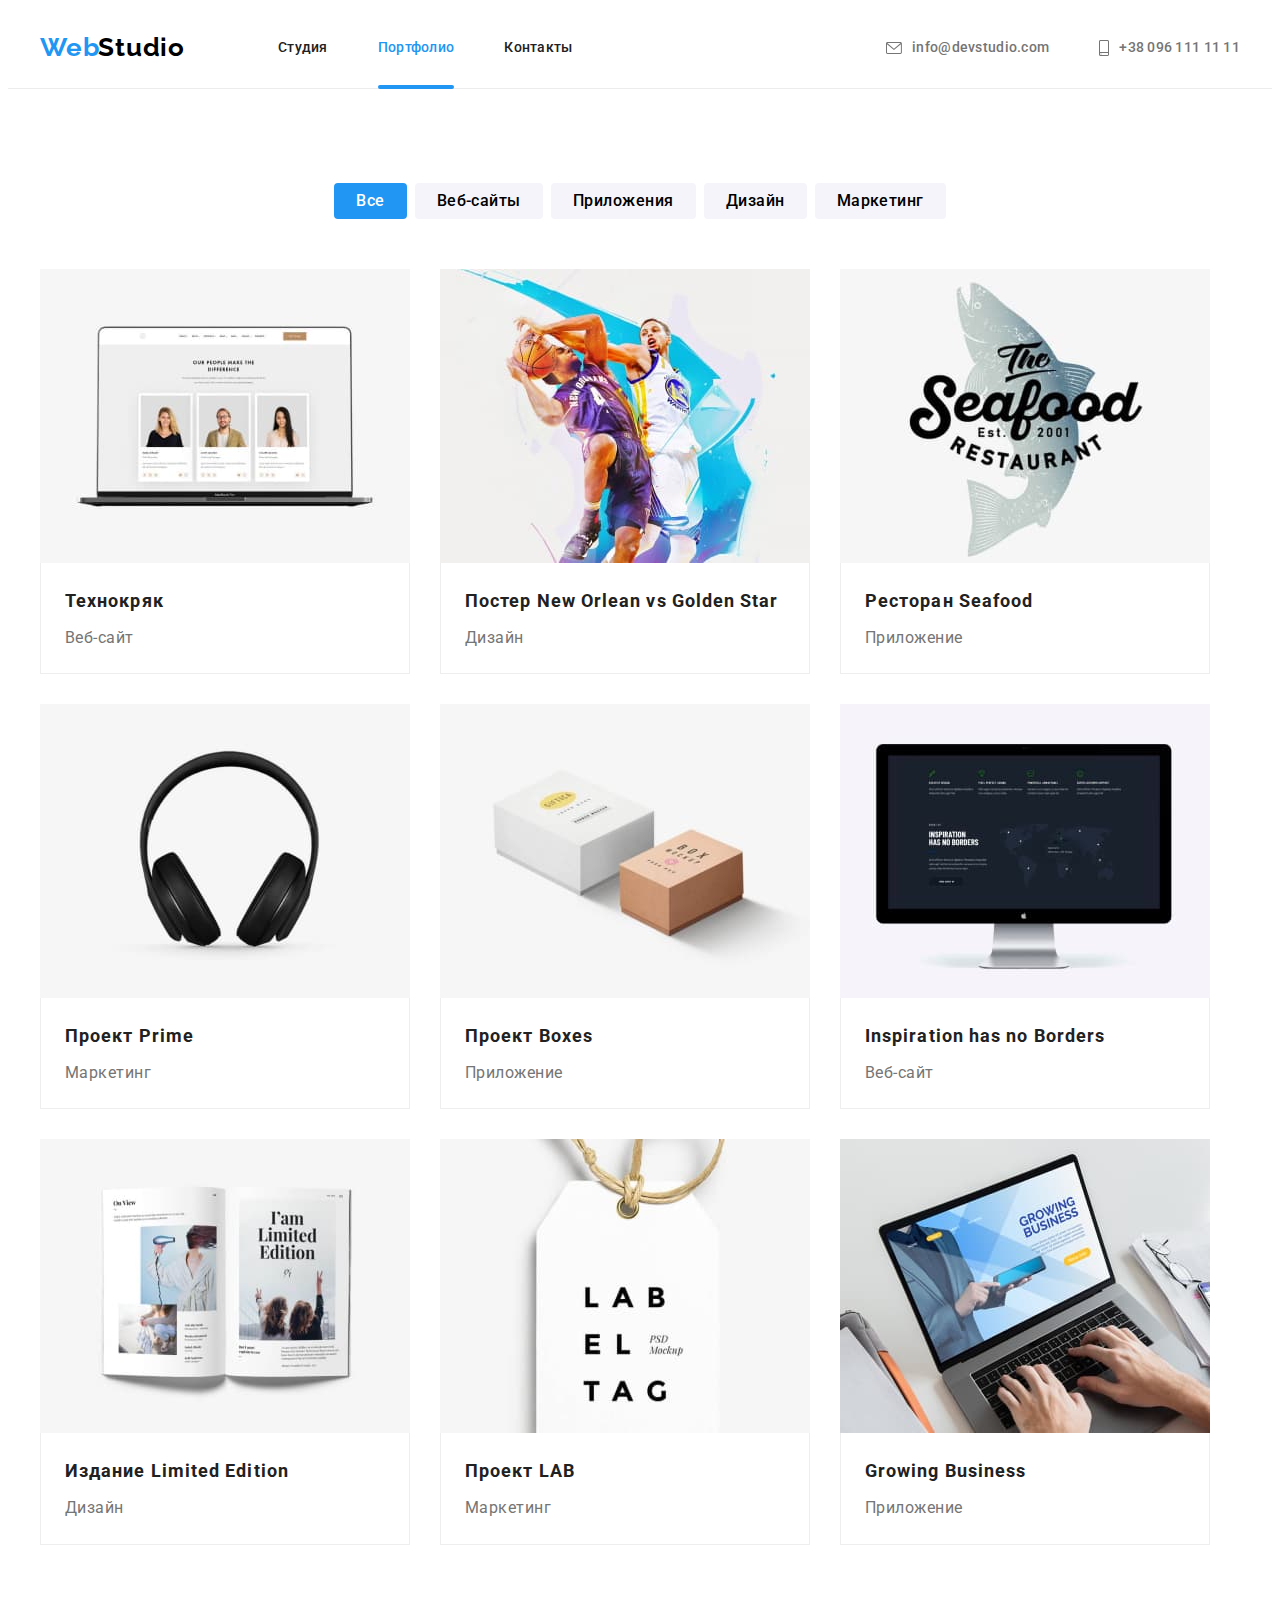
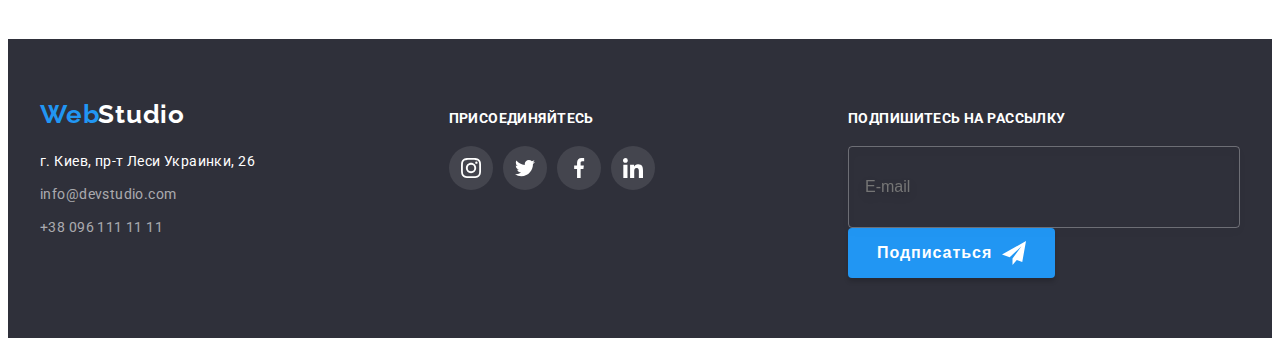
==== portfolio.html @ ef0c88f1 "Initial commit" ====
<!DOCTYPE html>
<html lang="ru">
	<head>
		<meta charset="UTF-8" />
		<meta http-equiv="X-UA-Compatible" content="IE=edge" />
		<meta name="viewport" content="width=device-width, initial-scale=1.0" />
		<title>Портфолио</title>
		<link rel="preconnect" href="https://fonts.googleapis.com" />
		<link rel="preconnect" href="https://fonts.gstatic.com" crossorigin />
		<link
			href="https://fonts.googleapis.com/css2?family=Raleway:wght@700&family=Roboto:wght@400;500;700;900&display=swap"
			rel="stylesheet"
		/>
		<link
			rel="stylesheet"
			href="https://cdnjs.cloudflare.com/ajax/libs/modern-normalize/1.1.0/modern-normalize.min.css"
			integrity="sha512-wpPYUAdjBVSE4KJnH1VR1HeZfpl1ub8YT/NKx4PuQ5NmX2tKuGu6U/JRp5y+Y8XG2tV+wKQpNHVUX03MfMFn9Q=="
			crossorigin="anonymous"
			referrerpolicy="no-referrer"
		/>
		<link rel="stylesheet" href="./css/styles.css" />
	</head>
	<body>
		<!-- header section -->
		<header class="header">
			<div class="container header-container">
				<a class="logo link" href="index.html" lang="en">
					Web
					<span class="logo-text">Studio</span>
				</a>
				<nav class="nav">
					<ul class="nav-list list">
						<li><a class="nav-link link" href="./index.html">Студия</a></li>
						<li><a class="nav-link link current" href="./portfolio.html">Портфолио</a></li>
						<li><a class="nav-link link" href="">Контакты</a></li>
					</ul>
				</nav>
				<ul class="contacts-list list">
					<li>
						<a class="link header-contacts" href="mailto:info@devstudio.com">
							<svg class="contacts-icon" width="16" height="12">
								<use href="./images/icons/icons.svg#mail"></use>
							</svg>
							info@devstudio.com
						</a>
					</li>
					<li>
						<a class="link header-contacts" href="tel:+380961111111">
							<svg class="contacts-icon" width="10" height="16">
								<use href="./images/icons/icons.svg#smartphone"></use>
							</svg>
							+38 096 111 11 11
						</a>
					</li>
				</ul>
			</div>
		</header>
		<!-- main section -->
		<main class="maim">
			<section class="section-portfolio section">
				<div class="portfolio-container container">
					<h1 class="portfolio-title visually-hidden">Портфолио</h1>
					<ul class="list filter">
						<li><button type="button" class="filter-btn all-btn current-btn">Все</button></li>
						<li><button type="button" class="filter-btn web-btn">Веб-сайты</button></li>
						<li><button type="button" class="filter-btn app-btn">Приложения</button></li>
						<li><button type="button" class="filter-btn decing-btn">Дизайн</button></li>
						<li><button type="button" class="filter-btn marketing-btn">Маркетинг</button></li>
					</ul>
					<!-- portfolio list -->
					<ul class="portfolio-list list">
						<li class="portfolio-item">
							<a class="portfolio-link link" href="">
								<div class="portfilio-card">
									<img src="./images/portfolio/img1.jpg" alt="Сайт Технокряк" width="370" height="294" />
									<div class="overlay">
										<p class="overlay-text">
											Ресурс предлагает комплексные предложения с разным уровнем функционала и сервисов. Все это
											позволит посетителю получить исчерпывающие сведения о компании или частном лице.
										</p>
									</div>
								</div>
								<div class="portrolio-wrapper">
									<h2 class="portfolio-title">Технокряк</h2>
									<p class="portfolio-text">Веб-сайт</p>
								</div>
							</a>
						</li>
						<li class="portfolio-item">
							<a class="portfolio-link link" href="">
								<div class="portfilio-card">
									<img src="./images/portfolio/img2.jpg" alt="Дизайн постера" width="370" height="294" />
									<div class="overlay">
										<p class="overlay-text">
											Ресурс предлагает комплексные предложения с разным уровнем функционала и сервисов. Все это
											позволит посетителю получить исчерпывающие сведения о компании или частном лице.
										</p>
									</div>
								</div>
								<div class="portrolio-wrapper">
									<h2 class="portfolio-title">Постер New Orlean vs Golden Star</h2>
									<p class="portfolio-text">Дизайн</p>
								</div>
							</a>
						</li>
						<li class="portfolio-item">
							<a class="portfolio-link link" href="">
								<div class="portfilio-card">
									<img src="./images/portfolio/img3.jpg" alt="Приложение ресторана" width="370" height="294" />
									<div class="overlay">
										<p class="overlay-text">
											Ресурс предлагает комплексные предложения с разным уровнем функционала и сервисов. Все это
											позволит посетителю получить исчерпывающие сведения о компании или частном лице.
										</p>
									</div>
								</div>
								<div class="portrolio-wrapper">
									<h2 class="portfolio-title">Ресторан Seafood</h2>
									<p class="portfolio-text">Приложение</p>
								</div>
							</a>
						</li>
						<li class="portfolio-item">
							<a class="portfolio-link link" href="">
								<div class="portfilio-card">
									<img src="./images/portfolio/img4.jpg" alt="Маркетинг проекта" width="370" height="294" />
									<div class="overlay">
										<p class="overlay-text">
											Ресурс предлагает комплексные предложения с разным уровнем функционала и сервисов. Все это
											позволит посетителю получить исчерпывающие сведения о компании или частном лице.
										</p>
									</div>
								</div>
								<div class="portrolio-wrapper">
									<h2 class="portfolio-title">Проект Prime</h2>
									<p class="portfolio-text">Маркетинг</p>
								</div>
							</a>
						</li>
						<li class="portfolio-item">
							<a class="portfolio-link link" href="">
								<div class="portfilio-card">
									<img src="./images/portfolio/img5.jpg" alt="Дизайн приложения" width="370" height="294" />
									<div class="overlay">
										<p class="overlay-text">
											Ресурс предлагает комплексные предложения с разным уровнем функционала и сервисов. Все это
											позволит посетителю получить исчерпывающие сведения о компании или частном лице.
										</p>
									</div>
								</div>
								<div class="portrolio-wrapper">
									<h2 class="portfolio-title">Проект Boxes</h2>
									<p class="portfolio-text">Приложение</p>
								</div>
							</a>
						</li>
						<li class="portfolio-item">
							<a class="portfolio-link link" href="">
								<div class="portfilio-card">
									<img
										src="./images/portfolio/img6.jpg"
										alt="Сайт Inspiration has no Borders"
										width="370"
										height="294"
									/>
									<div class="overlay">
										<p class="overlay-text">
											Ресурс предлагает комплексные предложения с разным уровнем функционала и сервисов. Все это
											позволит посетителю получить исчерпывающие сведения о компании или частном лице.
										</p>
									</div>
								</div>
								<div class="portrolio-wrapper">
									<h2 class="portfolio-title">Inspiration has no Borders</h2>
									<p class="portfolio-text">Веб-сайт</p>
								</div>
							</a>
						</li>
						<li class="portfolio-item">
							<a class="portfolio-link link" href="">
								<div class="portfilio-card">
									<img src="./images/portfolio/img7.jpg" alt="Дизайн издания" width="370" height="294" />
									<div class="overlay">
										<p class="overlay-text">
											Ресурс предлагает комплексные предложения с разным уровнем функционала и сервисов. Все это
											позволит посетителю получить исчерпывающие сведения о компании или частном лице.
										</p>
									</div>
								</div>
								<div class="portrolio-wrapper">
									<h2 class="portfolio-title">Издание Limited Edition</h2>
									<p class="portfolio-text">Дизайн</p>
								</div>
							</a>
						</li>
						<li class="portfolio-item">
							<a class="portfolio-link link" href="">
								<div class="portfilio-card">
									<img src="./images/portfolio/img8.jpg" alt="Маркетинг проекта" width="370" height="294" />
									<div class="overlay">
										<p class="overlay-text">
											Ресурс предлагает комплексные предложения с разным уровнем функционала и сервисов. Все это
											позволит посетителю получить исчерпывающие сведения о компании или частном лице.
										</p>
									</div>
								</div>
								<div class="portrolio-wrapper">
									<h2 class="portfolio-title">Проект LAB</h2>
									<p class="portfolio-text">Маркетинг</p>
								</div>
							</a>
						</li>
						<li class="portfolio-item">
							<a class="portfolio-link link" href="">
								<div class="portfilio-card">
									<img src="./images/portfolio/img9.jpg" alt="Приложение" width="370" height="294" />
									<div class="overlay">
										<p class="overlay-text">
											Ресурс предлагает комплексные предложения с разным уровнем функционала и сервисов. Все это
											позволит посетителю получить исчерпывающие сведения о компании или частном лице.
										</p>
									</div>
								</div>
								<div class="portrolio-wrapper">
									<h2 class="portfolio-title">Growing Business</h2>
									<p class="portfolio-text">Приложение</p>
								</div>
							</a>
						</li>
					</ul>
				</div>
			</section>
		</main>
		<!-- footer section -->
		<footer class="footer">
			<div class="footer-container container">
				<div class="footer-address">
					<a class="footer-logo logo link" href="index.html" lang="en">
						Web
						<span class="logo-text-footer">Studio</span>
					</a>
					<address class="address">
						<ul class="address-list list">
							<li class="address-link">
								<a
									class="link map-link"
									href="https://goo.gl/maps/qAN8Z4eKV2x6crum7"
									target="_blank"
									rel="noopener noreferrer"
								>
									г. Киев, пр-т Леси Украинки, 26
								</a>
							</li>
							<li class="address-link">
								<a class="link contacts-footer" href="mailto:info@devstudio.com">info@devstudio.com</a>
							</li>
							<li class="address-link">
								<a class="link contacts-footer" href="tel:+380961111111">+38 096 111 11 11</a>
							</li>
						</ul>
					</address>
				</div>
				<div class="footer-socials">
					<h2 class="socials-title title">присоединяйтесь</h2>
					<ul class="footer-social-list list">
						<li class="footer-social-item item">
							<a class="footer-socia-link" href="" target="_blank" rel="noopener noreferrer" aria-label="instagram">
								<svg class="footer-social-icon" width="20" height="20">
									<use href="./images/icons/icons.svg#instagram"></use>
								</svg>
							</a>
						</li>
						<li class="footer-social-item item">
							<a class="footer-socia-link" href="" target="_blank" rel="noopener noreferrer" aria-label="twitter">
								<svg class="footer-social-icon" width="20" height="20">
									<use href="./images/icons/icons.svg#twitter"></use>
								</svg>
							</a>
						</li>
						<li class="footer-social-item item">
							<a class="footer-socia-link" href="" target="_blank" rel="noopener noreferrer" aria-label="facebook">
								<svg class="footer-social-icon" width="20" height="20">
									<use href="./images/icons/icons.svg#facebook"></use>
								</svg>
							</a>
						</li>
						<li class="footer-social-item item">
							<a class="footer-socia-link" href="" target="_blank" rel="noopener noreferrer" aria-label="linkedin">
								<svg class="footer-social-icon" width="20" height="20">
									<use href="./images/icons/icons.svg#linkedin"></use>
								</svg>
							</a>
						</li>
					</ul>
				</div>
				<div class="footer-subscribe">
					<h2 class="footer-subscribe-title title">Подпишитесь на рассылку</h2>
					<div class="footer-subscribe-box">
						<label class="footer-form" for="footer-user-mail">
							<input
								class="footer-form-input"
								type="email"
								id="footer-user-mail"
								name="footerusermail"
								placeholder="E-mail"
							/>
						</label>
						<button class="footer-form-btn" type="submit">
							Подписаться
							<svg class="footer-btn-icon" width="24" height="24">
								<use href="./images/icons/icons.svg#icon-send"></use>
							</svg>
						</button>
					</div>
				</div>
			</div>
		</footer>
	</body>
</html>
---- css/styles.css ----
/*  "Roboto", sans-serif;
	"Raleway", sans-serif; */
:root {
	--black-text-color: #212121;
	--gray-text-color: #757575;
	--blue-text-color: #2196f3;
	--selection-btn-color: #188ce8;
	--white-bgr-text-color: #ffffff;
	--gray-icon-color: #afb1b8;
	--secondary-bgr-color: #f5f4fa;
	--hero-footer-bgr-color: #2f303a;
	--footer-text-color: rgba(255, 255, 255, 0.6);
	--work-bgr-color: rgba(47, 48, 58, 0.8);
}
body {
	background-color: var(--white-bgr-text-color);
	font-family: "Roboto", sans-serif;
	color: var(--black-text-color);
}
/* reset */
h1,
h2,
h3,
h4,
h5,
h6,
p,
ul {
	margin: 0;
	padding: 0;
}
img {
	display: block;
}
.list {
	list-style: none;
}
.link {
	text-decoration: none;
	margin: 0;
	padding: 0;

	transition: color 250ms cubic-bezier(0.4, 0, 0.2, 1);
}
.visually-hidden {
	position: absolute;
	width: 1px;
	height: 1px;
	margin: -1px;
	border: 0;
	padding: 0;

	white-space: nowrap;
	clip-path: inset(100%);
	clip: rect(0 0 0 0);
	overflow: hidden;
}
/*  */
/* base styles */
.container {
	width: 1200px;
	padding-left: 15px;
	padding-right: 15px;
	margin-left: auto;
	margin-right: auto;
}
.section {
	padding-top: 94px;
	padding-bottom: 94px;
}
/* h2 title */
.title {
	font-weight: 700;
	font-size: 36px;
	line-height: 1.7;
	text-align: center;
	letter-spacing: 0.03em;
}
/*  */
/* header */
.header {
	border-bottom: 1px solid #ececec;
}
.header-container {
	display: flex;
	align-items: center;
	padding-top: 0;
	padding-bottom: 0;
}
.logo {
	color: var(--blue-text-color);
	font-family: "Raleway", sans-serif;
	font-weight: 700;
	font-size: 26px;
	line-height: 1.2;
	letter-spacing: 0.03em;
	word-spacing: -0.3em;

	margin-right: 93px;
}
.logo-text {
	color: #000000;
}
.nav-link,
.header-contacts {
	display: block;
}
.nav {
	margin-right: auto;
}

.nav-list {
	display: flex;
	gap: 50px;
}
.nav-link {
	color: var(--black-text-color);
	font-weight: 500;
	font-size: 14px;
	line-height: 1.1;
	letter-spacing: 0.02em;

	padding-top: 32px;
	padding-bottom: 32px;

	transition: color 250ms cubic-bezier(0.4, 0, 0.2, 1);
}
.contacts-list {
	display: flex;

	gap: 50px;
}
.header-contacts {
	display: flex;
	justify-content: center;
	align-items: center;

	color: var(--gray-text-color);
	font-weight: 500;
	font-size: 14px;
	line-height: 1.1;
	letter-spacing: 0.02em;

	padding-top: 32px;
	padding-bottom: 32px;

	transition: color 250ms cubic-bezier(0.4, 0, 0.2, 1);
}
.contacts-icon {
	fill: currentColor;
	margin-right: 10px;
}
.contacts-icon:hover,
.contacts-icon:focus {
	fill: currentColor;
}
.current {
	color: var(--blue-text-color);
	position: relative;
}
.current::after {
	content: "";
	position: absolute;
	bottom: -1px;

	display: block;
	width: 100%;
	height: 4px;

	border-radius: 2px;
	background-color: var(--blue-text-color);
}
.link:hover,
.link:focus {
	color: var(--blue-text-color);
}
.link:active {
	color: var(--selection-btn-color);
}

/* hero */
.hero {
	width: 1600px;
	margin-left: auto;
	margin-right: auto;
	background-color: var(--hero-footer-bgr-color);
	background-image: linear-gradient(to right, rgba(47, 48, 58, 0.4), rgba(47, 48, 58, 0.4)),
		url(../images/index/hero-bgr.jpg);
	background-repeat: no-repeat;
	background-position: center;
	padding-top: 200px;
	padding-bottom: 200px;
}
.hero-container {
	padding-top: 0;
	padding-bottom: 0;
}
.hero-title {
	color: var(--white-bgr-text-color);
	font-weight: 900;
	font-size: 44px;
	line-height: 1.4;
	text-align: center;
	letter-spacing: 0.06em;
	text-transform: uppercase;

	width: 696px;
	margin-bottom: 30px;
	margin-left: auto;
	margin-right: auto;
}
.hero-btn {
	display: block;
	background-color: var(--blue-text-color);
	color: var(--white-bgr-text-color);
	border: none;
	cursor: pointer;
	font-weight: 700;
	font-size: 16px;
	line-height: 1.9;
	letter-spacing: 0.06em;
	border-radius: 4px;

	min-width: 200px;
	min-height: 50px;
	margin-left: auto;
	margin-right: auto;
	padding: 9px 31px;

	transition: background-color 250ms cubic-bezier(0.4, 0, 0.2, 1);
}

.hero-btn:hover,
.hero-btn:focus {
	background-color: var(--selection-btn-color);
}
/* abbout */
.abbout-container {
	display: flex;
	gap: 30px;
}
.abbout-icon-box {
	margin-bottom: 30px;
	display: flex;
	align-items: center;
	justify-content: center;
	width: 270px;
	height: 120px;
	background: var(--secondary-bgr-color);
	border-radius: 4px;
}
.abbout-title {
	color: var(--black-text-color);
	font-weight: 700;
	font-size: 14px;
	line-height: 1.1;
	letter-spacing: 0.03em;
	text-transform: uppercase;

	margin-bottom: 10px;
}
.abbout-iteam {
	width: 270px;
}
.abbout-text {
	color: var(--gray-text-color);
	font-size: 14px;
	line-height: 1.7;
	letter-spacing: 0.03em;

	width: 270px;
}

/* work */
.work {
	padding-top: 0;
}

.work-title {
	margin-bottom: 50px;
}
.work-containet {
	display: flex;
	gap: 30px;
}
/* .work-picture {

} */
.work-item {
	position: relative;
	display: flex;
	width: 370px;
}
.work-box {
	display: flex;
	align-items: center;
	justify-content: center;
	position: absolute;
	bottom: 0;
	width: 370px;
	height: 70px;
	background-color: var(--work-bgr-color);
}
.work-text {
	font-weight: 700;
	font-size: 14px;
	line-height: calc(16 / 14);
	text-transform: uppercase;
	color: var(--white-bgr-text-color);
	cursor: default;
}
/* team section*/
.team {
	background-color: var(--secondary-bgr-color);
}
.team-title {
	margin-bottom: 50px;
}
.team-list {
	display: flex;
	gap: 30px;
}
.name-wrapper {
	padding-top: 30px;
	padding-bottom: 30px;
	padding-left: 5px;
	padding-right: 5px;
}
.team-iteam {
	background: var(--white-bgr-text-color);
	border-radius: 0px 0px 4px 4px;
	box-shadow: 0px 1px 3px rgba(0, 0, 0, 0.12), 0px 1px 1px rgba(0, 0, 0, 0.14), 0px 2px 1px rgba(0, 0, 0, 0.2);

	width: 270px;
}
.name-title {
	color: var(--black-text-color);
	font-weight: 500;
	font-size: 16px;
	line-height: 1.9;
	text-align: center;
	letter-spacing: 0.03em;

	margin-bottom: 10px;
}
.name-text {
	color: var(--gray-text-color);
	font-size: 16px;
	line-height: calc(19 / 16);
	text-align: center;
	letter-spacing: 0.03em;

	margin-bottom: 16px;
}
.social-list {
	display: flex;
	align-items: center;
	justify-content: center;
	gap: 10px;
}
.socia-link {
	display: flex;
	align-items: center;
	justify-content: center;
	width: 44px;
	height: 44px;
	border-radius: 50%;

	transition: background-color 250ms cubic-bezier(0.4, 0, 0.2, 1);
}
.socia-link:hover,
.socia-link:focus {
	background-color: var(--blue-text-color);
	border-radius: 50%;
}
.social-icon {
	fill: var(--gray-icon-color);

	transition: fill 250ms cubic-bezier(0.4, 0, 0.2, 1);
}
.socia-link:hover .social-icon,
.socia-link:focus .social-icon {
	fill: var(--white-bgr-text-color);
}
/* customers section */
.customers-title {
	margin-bottom: 50px;
}
.customers-list {
	display: flex;
	align-items: center;
	justify-content: center;
	gap: 30px;
}
.customers-link {
	border: 1px solid var(--gray-icon-color);
	border-radius: 4px;
	width: 170px;
	height: 92px;
	display: flex;
	justify-content: center;
	align-items: center;

	transition: border 250ms cubic-bezier(0.4, 0, 0.2, 1);
}
.customers-link:hover,
.customers-link:focus {
	border: 1px solid var(--blue-text-color);
	border-radius: 4px;
}
.customers-icon {
	fill: var(--gray-icon-color);

	transition: fill 250ms cubic-bezier(0.4, 0, 0.2, 1);
}
.customers-link:hover .customers-icon,
.customers-link:focus .customers-icon {
	fill: var(--blue-text-color);
}

/* footer */
.footer {
	background-color: var(--hero-footer-bgr-color);
	padding-top: 60px;
	padding-bottom: 60px;
}
.footer-container {
	display: flex;
	justify-content: space-between;
	align-items: baseline;
	gap: 70px;
	padding-top: 0;
	padding-bottom: 0;
}
.footer-logo {
	display: inline-block;
	margin-right: 0;
	margin-bottom: 20px;
}
.logo-text-footer {
	color: var(--white-bgr-text-color);
}

.address {
	font-style: normal;
}
.address-link {
	margin-bottom: 9px;
}
.address-link:nth-last-child(1) {
	margin-bottom: 0;
}
.map-link {
	color: var(--white-bgr-text-color);
	font-size: 14px;
	line-height: 1.7;
	letter-spacing: 0.03em;
}
.contacts-footer {
	color: var(--footer-text-color);
	font-size: 14px;
	line-height: 1.7;
	letter-spacing: 0.03em;
}

.socials-title {
	text-align: left;
	color: var(--white-bgr-text-color);
	font-size: 14px;
	line-height: calc(16 / 14);
	text-transform: uppercase;
	margin-bottom: 20px;
}
.footer-social-links-box {
	padding-bottom: 30px;
}
.footer-social-list {
	display: flex;
	align-items: center;
	justify-content: center;
	gap: 10px;
}
.footer-socia-link {
	display: flex;
	align-items: center;
	justify-content: center;
	width: 44px;
	height: 44px;
	background-color: rgba(255, 255, 255, 0.1);
	border-radius: 50%;

	transition: background-color 250ms cubic-bezier(0.4, 0, 0.2, 1);
}
.footer-socia-link:hover,
.socia-link:focus {
	background-color: var(--blue-text-color);
}
.footer-social-icon {
	fill: var(--white-bgr-text-color);

	transition: fill 250ms cubic-bezier(0.4, 0, 0.2, 1);
}
.footer-socia-link:hover .social-icon {
	fill: var(--white-bgr-text-color);
}
.footer-subscribe-title {
	text-align: left;
	color: var(--white-bgr-text-color);
	font-size: 14px;
	line-height: calc(16 / 14);
	text-transform: uppercase;
	margin-bottom: 20px;
}

.footer-form {
	display: flex;
	align-items: center;
	justify-content: center;
	gap: 12px;
}

.footer-form-input {
	width: 358px;
	height: 50px;

	font-size: 16px;
	line-height: calc(20 / 16);

	color: rgba(255, 255, 255, 0.6);

	background-color: transparent;
	border: 1px solid rgba(255, 255, 255, 0.3);
	filter: drop-shadow(0px 4px 4px rgba(0, 0, 0, 0.15));
	border-radius: 4px;

	padding: 15px 16px;

	outline: transparent;
}

.footer-form-btn {
	display: flex;
	justify-content: center;
	align-items: center;
	gap: 10px;

	min-width: 200px;
	min-height: 50px;
	padding: 10px 29px;

	background-color: var(--blue-text-color);
	color: var(--white-bgr-text-color);
	fill: var(--white-bgr-text-color);
	border: none;
	cursor: pointer;
	font-weight: 700;
	font-size: 16px;
	line-height: calc(30 / 16);
	letter-spacing: 0.06em;
	border-radius: 4px;

	box-shadow: 0px 4px 4px rgba(0, 0, 0, 0.15);

	transition: background-color 250ms cubic-bezier(0.4, 0, 0.2, 1);
}
.footer-form-btn:hover,
.footer-form-btn:focus {
	background-color: var(--selection-btn-color);
}

/**
  |============================
  | portfolio.html
  |============================
*/
.filter {
	display: flex;
	justify-content: center;
	gap: 8px;
	margin-bottom: 50px;
}
/* filter button */
.filter-btn {
	cursor: pointer;
	font-family: "Roboto";
	font-weight: 500;
	font-size: 16px;
	line-height: 1.6;
	text-align: center;
	letter-spacing: 0.03em;
	background-color: var(--secondary-bgr-color);

	padding: 5px 22px;
	border-radius: 4px;
	border: none;

	transition: background-color 250ms cubic-bezier(0.4, 0, 0.2, 1), color 250ms cubic-bezier(0.4, 0, 0.2, 1),
		box-shadow 250ms cubic-bezier(0.4, 0, 0.2, 1);
}
.filter-btn:hover,
.filter-btn:focus {
	background-color: var(--selection-btn-color);
	color: var(--white-bgr-text-color);
	box-shadow: 0px 3px 1px rgba(0, 0, 0, 0.1), 0px 1px 2px rgba(0, 0, 0, 0.08), 0px 2px 2px rgba(0, 0, 0, 0.12);
}
.current-btn {
	background-color: var(--blue-text-color);
	color: var(--white-bgr-text-color);
}
/* portfolio list */
.portfolio-list {
	display: flex;
	flex-wrap: wrap;
	gap: 30px;
}
.portrolio-wrapper {
	padding: 20px 24px;
	border: 1px solid #eeeeee;
	border-top: none;
}
.portfolio-link {
	display: block;
	transition: box-shadow 250ms cubic-bezier(0.4, 0, 0.2, 1);
}
.portfolio-link:hover,
.portfolio-link:focus {
	box-shadow: 0px 1px 1px rgba(0, 0, 0, 0.12), 0px 4px 4px rgba(0, 0, 0, 0.06), 1px 4px 6px rgba(0, 0, 0, 0.16);
}
.portfolio-title {
	color: var(--black-text-color);
	font-weight: 700;
	font-size: 18px;
	line-height: 2;
	letter-spacing: 0.06em;

	margin-bottom: 4px;
}
.portfolio-text {
	color: var(--gray-text-color);
	font-size: 16px;
	line-height: 1.9;
	letter-spacing: 0.03em;
}

.portfilio-card {
	position: relative;
	overflow: hidden;
}

.overlay {
	position: absolute;
	top: 0;
	left: 0;

	transform: translateY(100%);

	width: 100%;
	height: 100%;
	padding: 63px 24px;

	display: flex;
	align-items: center;
	justify-content: center;

	background: rgba(33, 150, 243, 0.9);

	transition: transform 250ms cubic-bezier(0.4, 0, 0.2, 1);
}
.portfolio-link:hover .overlay {
	transform: translateY(0);
}
.overlay-text {
	font-family: "Roboto";
	font-size: 18px;
	line-height: calc(28 / 18);
	letter-spacing: 0.03em;
	text-align: left;

	color: #ffffff;
}
/**
  |============================
  | modal
  |============================
*/
.backdrop {
	position: fixed;
	top: 0;
	left: 0;

	width: 100%;
	height: 100%;

	background: rgba(0, 0, 0, 0.2);

	opacity: 1;
	visibility: visible;
	pointer-events: initial;

	transition: opacity 250ms cubic-bezier(0.4, 0, 0.2, 1), visibility 250ms cubic-bezier(0.4, 0, 0.2, 1);
}

.backdrop.is-hidden {
	opacity: 0;
	visibility: hidden;
	pointer-events: none;
}

.modal {
	position: absolute;
	top: 50%;
	left: 50%;

	width: 528px;
	height: 581px;

	opacity: 1;

	padding: 40px;

	background-color: var(--white-bgr-text-color);
	box-shadow: 0px 1px 3px rgba(0, 0, 0, 0.12), 0px 1px 1px rgba(0, 0, 0, 0.14), 0px 2px 1px rgba(0, 0, 0, 0.2);
	border-radius: 4px;

	transform: translate(-50%, -50%) scale(1);
	transition: transform 250ms cubic-bezier(0.4, 0, 0.2, 1), opacity 250ms cubic-bezier(0.4, 0, 0.2, 1);
}

.backdrop.is-hidden .modal {
	opacity: 0;
	transform: translate(-50%, -50%) scale(0.9);
}
.modal-btn-close {
	position: absolute;
	top: 8px;
	right: 8px;

	width: 30px;
	height: 30px;

	padding: 0;

	border-radius: 50%;
	background: #ffffff;
	border: 1px solid rgba(0, 0, 0, 0.1);
	cursor: pointer;
	transition: fill 250ms cubic-bezier(0.4, 0, 0.2, 1);
}
.modal-btn-close:hover,
.modal-btn-close:focus {
	fill: var(--blue-text-color);
}

/**
  |============================
  | modal-form
  |============================
*/
.register-form {
	text-align: center;
}
.register-form-title {
	display: block;
	margin-bottom: 12px;

	font-size: 20px;
	line-height: calc(23 / 20);
	text-align: center;

	color: var(--black-text-color);
}
.register-form-group {
	margin-bottom: 20px;
}
.register-form-wrap {
	position: relative;
	display: block;
	margin-bottom: 10px;
}
.register-form-wrap:last-child {
	margin-bottom: 0;
}
.register-form-label {
	color: var(--gray-text-color);
	font-size: 12px;
	line-height: calc(14 / 12);
	letter-spacing: 0.01em;

	display: block;
	text-align: left;
	margin-bottom: 4px;
}

.register-form-input,
.register-form-message {
	font-size: 14px;
	line-height: calc(16 / 14);
	letter-spacing: 0.01em;

	width: 100%;
	border: 1px solid rgba(33, 33, 33, 0.2);
	padding: 12px;
	padding-left: 42px;
	border-radius: 4px;

	outline: transparent;

	transition: border-color 250ms cubic-bezier(0.4, 0, 0.2, 1);
}
.register-form-input {
	height: 40px;
}

.register-form-input:focus,
.register-form-message:focus {
	border-color: var(--blue-text-color);
}
.register-form-message::placeholder {
	color: rgba(117, 117, 117, 0.5);
}
.register-form-message {
	resize: none;
	height: 120px;
	padding: 12px 16px;
}
.register-form-icon {
	fill: var(--black-text-color);
	position: absolute;
	bottom: 14px;
	left: 15px;
	transition: fill 250ms cubic-bezier(0.4, 0, 0.2, 1);
}
.register-form-input:focus + .register-form-icon {
	fill: var(--blue-text-color);
}
.register-form-agreement {
	display: flex;
	align-items: center;
	justify-content: center;
	gap: 8px;
	margin-bottom: 30px;
}

.register-form-agreement-text {
	color: var(--gray-text-color);
	font-size: 14px;
	line-height: calc(24 / 14);
	user-select: none;
	text-underline-position: under;
}
.register-checkbox:focus-within + .register-icon {
	box-shadow: 0 0 0 2px #212121;
	border-radius: 2px;
}

.register-form-agreement-text-link {
	color: var(--blue-text-color);
}

.register-checkbox:checked + .register-icon .register-icon-uncheck {
	opacity: 0;
}
.register-icon-check {
	opacity: 0;
	transition: opacity 250ms cubic-bezier(0.4, 0, 0.2, 1);
}
.register-checkbox:checked + .register-icon .register-icon-check {
	opacity: 1;
}

.register-form-btn {
	display: block;
	background-color: var(--blue-text-color);
	color: var(--white-bgr-text-color);
	border: none;
	cursor: pointer;
	font-weight: 700;
	font-size: 16px;
	line-height: 1.9;
	letter-spacing: 0.06em;
	border-radius: 4px;

	min-width: 200px;
	min-height: 50px;
	margin-left: auto;
	margin-right: auto;
	padding: 9px 55px;

	box-shadow: 0px 4px 4px rgba(0, 0, 0, 0.15);

	transition: background-color 250ms cubic-bezier(0.4, 0, 0.2, 1);
}
.register-form-btn:hover,
.register-form-btn:focus {
	background-color: var(--selection-btn-color);
}
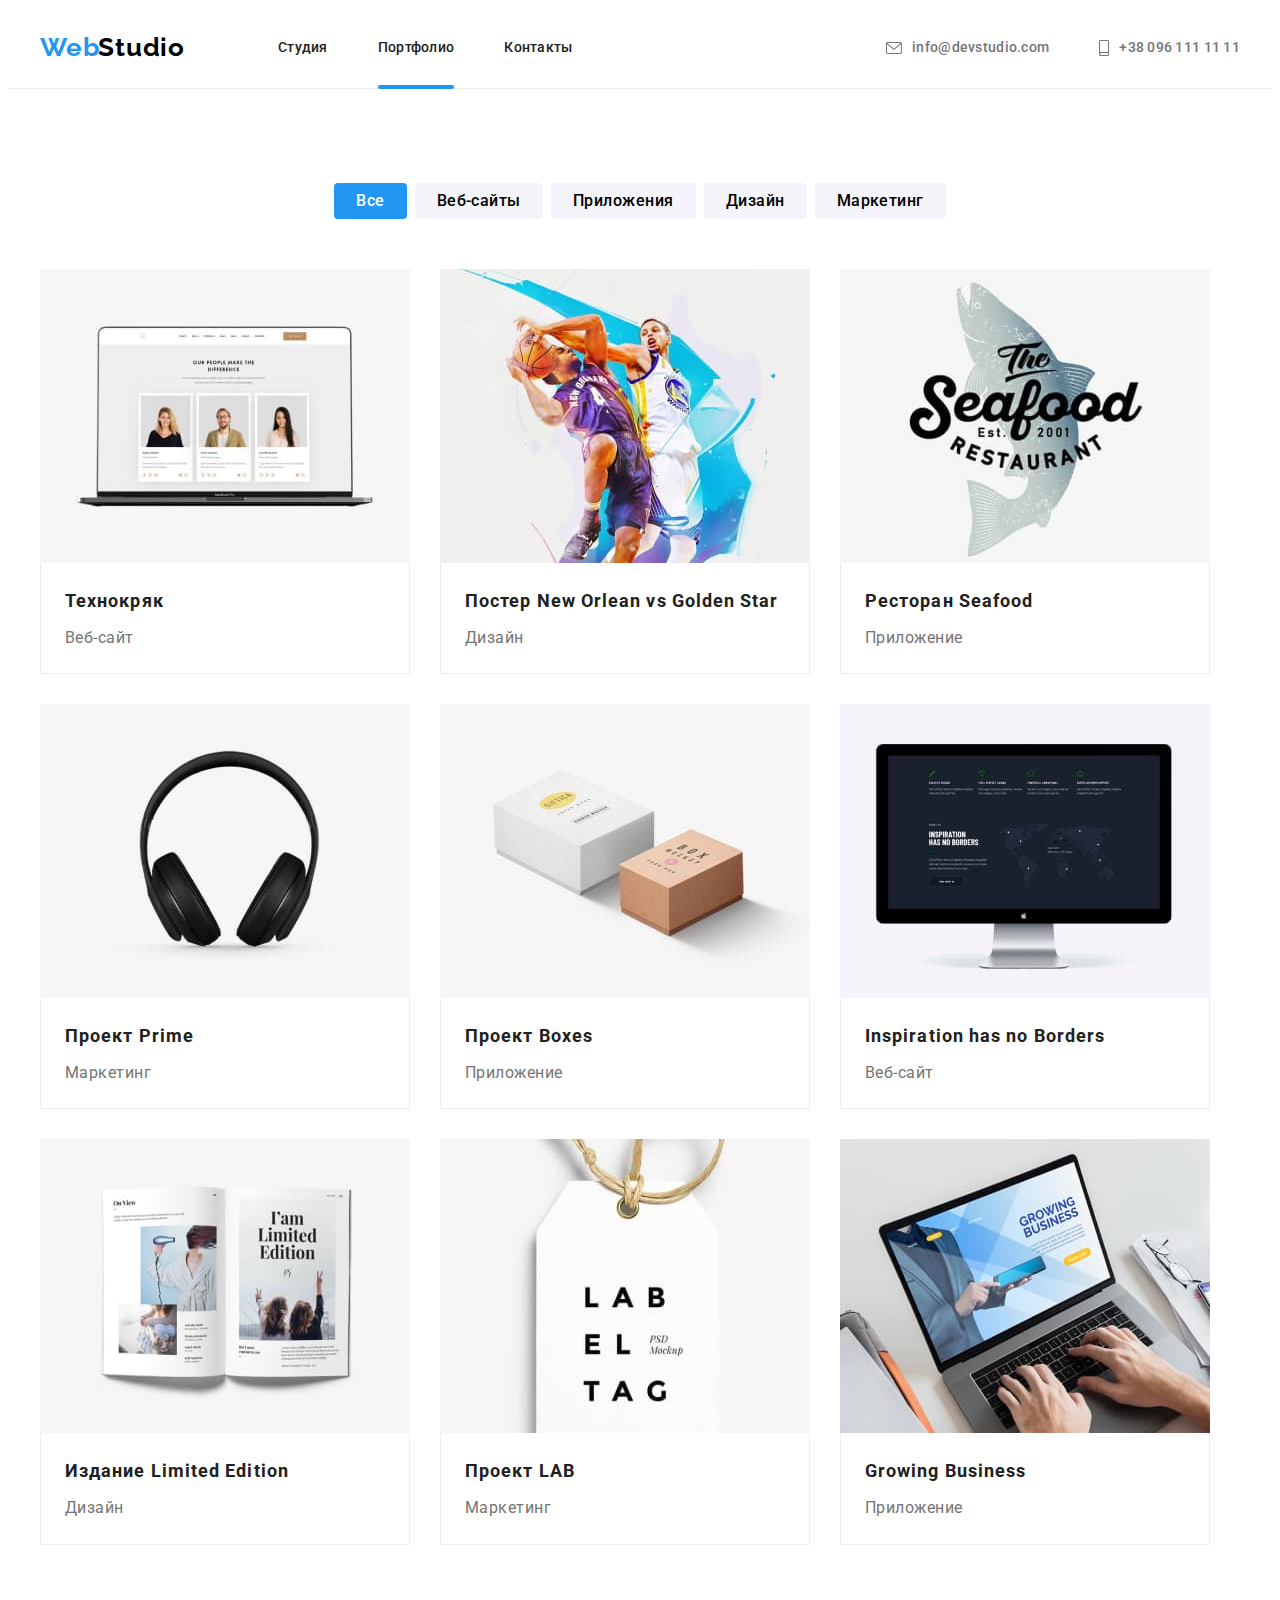
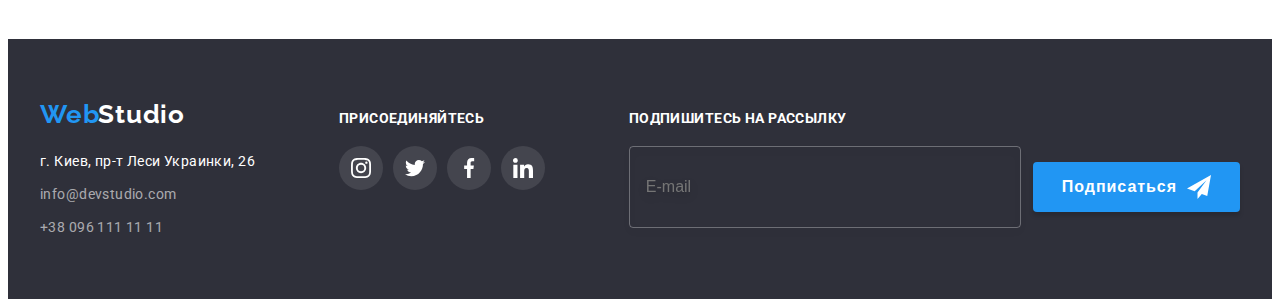
==== commit e2575714: "bem!!!" ====
--- a/portfolio.html
+++ b/portfolio.html
@@ -18,35 +18,36 @@
 			crossorigin="anonymous"
 			referrerpolicy="no-referrer"
 		/>
+		<link rel="stylesheet" href="/./scss/main.scss" />
 		<link rel="stylesheet" href="./css/styles.css" />
 	</head>
 	<body>
 		<!-- header section -->
 		<header class="header">
-			<div class="container header-container">
-				<a class="logo link" href="index.html" lang="en">
+			<div class="container header__container">
+				<a class="logo header__logo link" href="index.html" lang="en">
 					Web
-					<span class="logo-text">Studio</span>
+					<span class="logo__text--black">Studio</span>
 				</a>
 				<nav class="nav">
-					<ul class="nav-list list">
-						<li><a class="nav-link link" href="./index.html">Студия</a></li>
-						<li><a class="nav-link link current" href="./portfolio.html">Портфолио</a></li>
-						<li><a class="nav-link link" href="">Контакты</a></li>
+					<ul class="nav__list list">
+						<li><a class="nav__link link" href="./index.html">Студия</a></li>
+						<li><a class="nav__link link current" href="./portfolio.html">Портфолио</a></li>
+						<li><a class="nav__link link" href="">Контакты</a></li>
 					</ul>
 				</nav>
-				<ul class="contacts-list list">
+				<ul class="header__list list">
 					<li>
-						<a class="link header-contacts" href="mailto:info@devstudio.com">
-							<svg class="contacts-icon" width="16" height="12">
+						<a class="link header__contacts" href="mailto:info@devstudio.com">
+							<svg class="header__icon" width="16" height="12">
 								<use href="./images/icons/icons.svg#mail"></use>
 							</svg>
 							info@devstudio.com
 						</a>
 					</li>
 					<li>
-						<a class="link header-contacts" href="tel:+380961111111">
-							<svg class="contacts-icon" width="10" height="16">
+						<a class="link header__contacts" href="tel:+380961111111">
+							<svg class="header__icon" width="10" height="16">
 								<use href="./images/icons/icons.svg#smartphone"></use>
 							</svg>
 							+38 096 111 11 11
@@ -57,173 +58,173 @@
 		</header>
 		<!-- main section -->
 		<main class="maim">
-			<section class="section-portfolio section">
-				<div class="portfolio-container container">
-					<h1 class="portfolio-title visually-hidden">Портфолио</h1>
-					<ul class="list filter">
-						<li><button type="button" class="filter-btn all-btn current-btn">Все</button></li>
-						<li><button type="button" class="filter-btn web-btn">Веб-сайты</button></li>
-						<li><button type="button" class="filter-btn app-btn">Приложения</button></li>
-						<li><button type="button" class="filter-btn decing-btn">Дизайн</button></li>
-						<li><button type="button" class="filter-btn marketing-btn">Маркетинг</button></li>
+			<section class="portfolio section">
+				<div class="portfolio__container container">
+					<h1 class="portfolio__title--hidden visually-hidden">Портфолио</h1>
+					<ul class="portfolio__filter list">
+						<li><button type="button" class="portfolio__btn current-btn">Все</button></li>
+						<li><button type="button" class="portfolio__btn">Веб-сайты</button></li>
+						<li><button type="button" class="portfolio__btn">Приложения</button></li>
+						<li><button type="button" class="portfolio__btn">Дизайн</button></li>
+						<li><button type="button" class="portfolio__btn">Маркетинг</button></li>
 					</ul>
 					<!-- portfolio list -->
-					<ul class="portfolio-list list">
-						<li class="portfolio-item">
-							<a class="portfolio-link link" href="">
-								<div class="portfilio-card">
+					<ul class="portfolio__list list">
+						<li class="portfolio__item">
+							<a class="portfolio__link link" href="">
+								<div class="portfilio__card">
 									<img src="./images/portfolio/img1.jpg" alt="Сайт Технокряк" width="370" height="294" />
-									<div class="overlay">
-										<p class="overlay-text">
-											Ресурс предлагает комплексные предложения с разным уровнем функционала и сервисов. Все это
-											позволит посетителю получить исчерпывающие сведения о компании или частном лице.
-										</p>
-									</div>
-								</div>
-								<div class="portrolio-wrapper">
-									<h2 class="portfolio-title">Технокряк</h2>
-									<p class="portfolio-text">Веб-сайт</p>
-								</div>
-							</a>
-						</li>
-						<li class="portfolio-item">
-							<a class="portfolio-link link" href="">
-								<div class="portfilio-card">
+									<div class="portfilio__overlay">
+										<p class="portfilio__description">
+											Ресурс предлагает комплексные предложения с разным уровнем функционала и сервисов. Все это
+											позволит посетителю получить исчерпывающие сведения о компании или частном лице.
+										</p>
+									</div>
+								</div>
+								<div class="portrolio__wrapper">
+									<h2 class="portfolio__subtitle">Технокряк</h2>
+									<p class="portfolio__text">Веб-сайт</p>
+								</div>
+							</a>
+						</li>
+						<li class="portfolio__item">
+							<a class="portfolio__link link" href="">
+								<div class="portfilio__card">
 									<img src="./images/portfolio/img2.jpg" alt="Дизайн постера" width="370" height="294" />
-									<div class="overlay">
-										<p class="overlay-text">
-											Ресурс предлагает комплексные предложения с разным уровнем функционала и сервисов. Все это
-											позволит посетителю получить исчерпывающие сведения о компании или частном лице.
-										</p>
-									</div>
-								</div>
-								<div class="portrolio-wrapper">
-									<h2 class="portfolio-title">Постер New Orlean vs Golden Star</h2>
-									<p class="portfolio-text">Дизайн</p>
-								</div>
-							</a>
-						</li>
-						<li class="portfolio-item">
-							<a class="portfolio-link link" href="">
-								<div class="portfilio-card">
+									<div class="portfilio__overlay">
+										<p class="portfilio__description">
+											Ресурс предлагает комплексные предложения с разным уровнем функционала и сервисов. Все это
+											позволит посетителю получить исчерпывающие сведения о компании или частном лице.
+										</p>
+									</div>
+								</div>
+								<div class="portrolio__wrapper">
+									<h2 class="portfolio__subtitle">Постер New Orlean vs Golden Star</h2>
+									<p class="portfolio__text">Дизайн</p>
+								</div>
+							</a>
+						</li>
+						<li class="portfolio__item">
+							<a class="portfolio__link link" href="">
+								<div class="portfilio__card">
 									<img src="./images/portfolio/img3.jpg" alt="Приложение ресторана" width="370" height="294" />
-									<div class="overlay">
-										<p class="overlay-text">
-											Ресурс предлагает комплексные предложения с разным уровнем функционала и сервисов. Все это
-											позволит посетителю получить исчерпывающие сведения о компании или частном лице.
-										</p>
-									</div>
-								</div>
-								<div class="portrolio-wrapper">
-									<h2 class="portfolio-title">Ресторан Seafood</h2>
-									<p class="portfolio-text">Приложение</p>
-								</div>
-							</a>
-						</li>
-						<li class="portfolio-item">
-							<a class="portfolio-link link" href="">
-								<div class="portfilio-card">
+									<div class="portfilio__overlay">
+										<p class="portfilio__description">
+											Ресурс предлагает комплексные предложения с разным уровнем функционала и сервисов. Все это
+											позволит посетителю получить исчерпывающие сведения о компании или частном лице.
+										</p>
+									</div>
+								</div>
+								<div class="portrolio__wrapper">
+									<h2 class="portfolio__subtitle">Ресторан Seafood</h2>
+									<p class="portfolio__text">Приложение</p>
+								</div>
+							</a>
+						</li>
+						<li class="portfolio__item">
+							<a class="portfolio__link link" href="">
+								<div class="portfilio__card">
 									<img src="./images/portfolio/img4.jpg" alt="Маркетинг проекта" width="370" height="294" />
-									<div class="overlay">
-										<p class="overlay-text">
-											Ресурс предлагает комплексные предложения с разным уровнем функционала и сервисов. Все это
-											позволит посетителю получить исчерпывающие сведения о компании или частном лице.
-										</p>
-									</div>
-								</div>
-								<div class="portrolio-wrapper">
-									<h2 class="portfolio-title">Проект Prime</h2>
-									<p class="portfolio-text">Маркетинг</p>
-								</div>
-							</a>
-						</li>
-						<li class="portfolio-item">
-							<a class="portfolio-link link" href="">
-								<div class="portfilio-card">
+									<div class="portfilio__overlay">
+										<p class="portfilio__description">
+											Ресурс предлагает комплексные предложения с разным уровнем функционала и сервисов. Все это
+											позволит посетителю получить исчерпывающие сведения о компании или частном лице.
+										</p>
+									</div>
+								</div>
+								<div class="portrolio__wrapper">
+									<h2 class="portfolio__subtitle">Проект Prime</h2>
+									<p class="portfolio__text">Маркетинг</p>
+								</div>
+							</a>
+						</li>
+						<li class="portfolio__item">
+							<a class="portfolio__link link" href="">
+								<div class="portfilio__card">
 									<img src="./images/portfolio/img5.jpg" alt="Дизайн приложения" width="370" height="294" />
-									<div class="overlay">
-										<p class="overlay-text">
-											Ресурс предлагает комплексные предложения с разным уровнем функционала и сервисов. Все это
-											позволит посетителю получить исчерпывающие сведения о компании или частном лице.
-										</p>
-									</div>
-								</div>
-								<div class="portrolio-wrapper">
-									<h2 class="portfolio-title">Проект Boxes</h2>
-									<p class="portfolio-text">Приложение</p>
-								</div>
-							</a>
-						</li>
-						<li class="portfolio-item">
-							<a class="portfolio-link link" href="">
-								<div class="portfilio-card">
+									<div class="portfilio__overlay">
+										<p class="portfilio__description">
+											Ресурс предлагает комплексные предложения с разным уровнем функционала и сервисов. Все это
+											позволит посетителю получить исчерпывающие сведения о компании или частном лице.
+										</p>
+									</div>
+								</div>
+								<div class="portrolio__wrapper">
+									<h2 class="portfolio__subtitle">Проект Boxes</h2>
+									<p class="portfolio__text">Приложение</p>
+								</div>
+							</a>
+						</li>
+						<li class="portfolio__item">
+							<a class="portfolio__link link" href="">
+								<div class="portfilio__card">
 									<img
 										src="./images/portfolio/img6.jpg"
 										alt="Сайт Inspiration has no Borders"
 										width="370"
 										height="294"
 									/>
-									<div class="overlay">
-										<p class="overlay-text">
-											Ресурс предлагает комплексные предложения с разным уровнем функционала и сервисов. Все это
-											позволит посетителю получить исчерпывающие сведения о компании или частном лице.
-										</p>
-									</div>
-								</div>
-								<div class="portrolio-wrapper">
-									<h2 class="portfolio-title">Inspiration has no Borders</h2>
-									<p class="portfolio-text">Веб-сайт</p>
-								</div>
-							</a>
-						</li>
-						<li class="portfolio-item">
-							<a class="portfolio-link link" href="">
-								<div class="portfilio-card">
+									<div class="portfilio__overlay">
+										<p class="portfilio__description">
+											Ресурс предлагает комплексные предложения с разным уровнем функционала и сервисов. Все это
+											позволит посетителю получить исчерпывающие сведения о компании или частном лице.
+										</p>
+									</div>
+								</div>
+								<div class="portrolio__wrapper">
+									<h2 class="portfolio__subtitle">Inspiration has no Borders</h2>
+									<p class="portfolio__text">Веб-сайт</p>
+								</div>
+							</a>
+						</li>
+						<li class="portfolio__item">
+							<a class="portfolio__link link" href="">
+								<div class="portfilio__card">
 									<img src="./images/portfolio/img7.jpg" alt="Дизайн издания" width="370" height="294" />
-									<div class="overlay">
-										<p class="overlay-text">
-											Ресурс предлагает комплексные предложения с разным уровнем функционала и сервисов. Все это
-											позволит посетителю получить исчерпывающие сведения о компании или частном лице.
-										</p>
-									</div>
-								</div>
-								<div class="portrolio-wrapper">
-									<h2 class="portfolio-title">Издание Limited Edition</h2>
-									<p class="portfolio-text">Дизайн</p>
-								</div>
-							</a>
-						</li>
-						<li class="portfolio-item">
-							<a class="portfolio-link link" href="">
-								<div class="portfilio-card">
+									<div class="portfilio__overlay">
+										<p class="portfilio__description">
+											Ресурс предлагает комплексные предложения с разным уровнем функционала и сервисов. Все это
+											позволит посетителю получить исчерпывающие сведения о компании или частном лице.
+										</p>
+									</div>
+								</div>
+								<div class="portrolio__wrapper">
+									<h2 class="portfolio__subtitle">Издание Limited Edition</h2>
+									<p class="portfolio__text">Дизайн</p>
+								</div>
+							</a>
+						</li>
+						<li class="portfolio__item">
+							<a class="portfolio__link link" href="">
+								<div class="portfilio__card">
 									<img src="./images/portfolio/img8.jpg" alt="Маркетинг проекта" width="370" height="294" />
-									<div class="overlay">
-										<p class="overlay-text">
-											Ресурс предлагает комплексные предложения с разным уровнем функционала и сервисов. Все это
-											позволит посетителю получить исчерпывающие сведения о компании или частном лице.
-										</p>
-									</div>
-								</div>
-								<div class="portrolio-wrapper">
-									<h2 class="portfolio-title">Проект LAB</h2>
-									<p class="portfolio-text">Маркетинг</p>
-								</div>
-							</a>
-						</li>
-						<li class="portfolio-item">
-							<a class="portfolio-link link" href="">
-								<div class="portfilio-card">
+									<div class="portfilio__overlay">
+										<p class="portfilio__description">
+											Ресурс предлагает комплексные предложения с разным уровнем функционала и сервисов. Все это
+											позволит посетителю получить исчерпывающие сведения о компании или частном лице.
+										</p>
+									</div>
+								</div>
+								<div class="portrolio__wrapper">
+									<h2 class="portfolio__subtitle">Проект LAB</h2>
+									<p class="portfolio__text">Маркетинг</p>
+								</div>
+							</a>
+						</li>
+						<li class="portfolio__item">
+							<a class="portfolio__link link" href="">
+								<div class="portfilio__card">
 									<img src="./images/portfolio/img9.jpg" alt="Приложение" width="370" height="294" />
-									<div class="overlay">
-										<p class="overlay-text">
-											Ресурс предлагает комплексные предложения с разным уровнем функционала и сервисов. Все это
-											позволит посетителю получить исчерпывающие сведения о компании или частном лице.
-										</p>
-									</div>
-								</div>
-								<div class="portrolio-wrapper">
-									<h2 class="portfolio-title">Growing Business</h2>
-									<p class="portfolio-text">Приложение</p>
+									<div class="portfilio__overlay">
+										<p class="portfilio__description">
+											Ресурс предлагает комплексные предложения с разным уровнем функционала и сервисов. Все это
+											позволит посетителю получить исчерпывающие сведения о компании или частном лице.
+										</p>
+									</div>
+								</div>
+								<div class="portrolio__wrapper">
+									<h2 class="portfolio__subtitle">Growing Business</h2>
+									<p class="portfolio__text">Приложение</p>
 								</div>
 							</a>
 						</li>
@@ -233,17 +234,17 @@
 		</main>
 		<!-- footer section -->
 		<footer class="footer">
-			<div class="footer-container container">
-				<div class="footer-address">
-					<a class="footer-logo logo link" href="index.html" lang="en">
+			<div class="footer__container container">
+				<div class="footer__links">
+					<a class="footer__logo--position logo link" href="index.html" lang="en">
 						Web
-						<span class="logo-text-footer">Studio</span>
+						<span class="logo__text--white">Studio</span>
 					</a>
-					<address class="address">
+					<address class="footer__address">
 						<ul class="address-list list">
-							<li class="address-link">
+							<li class="footer__link">
 								<a
-									class="link map-link"
+									class="link footer__geolocation"
 									href="https://goo.gl/maps/qAN8Z4eKV2x6crum7"
 									target="_blank"
 									rel="noopener noreferrer"
@@ -251,67 +252,83 @@
 									г. Киев, пр-т Леси Украинки, 26
 								</a>
 							</li>
-							<li class="address-link">
-								<a class="link contacts-footer" href="mailto:info@devstudio.com">info@devstudio.com</a>
+							<li class="footer__link">
+								<a class="link footer__contacts" href="mailto:info@devstudio.com">info@devstudio.com</a>
 							</li>
-							<li class="address-link">
-								<a class="link contacts-footer" href="tel:+380961111111">+38 096 111 11 11</a>
+							<li class="footer__link">
+								<a class="link footer__contacts" href="tel:+380961111111">+38 096 111 11 11</a>
 							</li>
 						</ul>
 					</address>
 				</div>
-				<div class="footer-socials">
-					<h2 class="socials-title title">присоединяйтесь</h2>
-					<ul class="footer-social-list list">
-						<li class="footer-social-item item">
-							<a class="footer-socia-link" href="" target="_blank" rel="noopener noreferrer" aria-label="instagram">
-								<svg class="footer-social-icon" width="20" height="20">
+				<div class="footer__social-elem">
+					<h2 class="footer__title title">присоединяйтесь</h2>
+					<ul class="footer__social social list">
+						<li class="social__item item">
+							<a
+								class="social__link social__link--gray-bgr link"
+								href=""
+								target="_blank"
+								rel="noopener noreferrer"
+								aria-label="instagram"
+							>
+								<svg class="social__icon--white" width="20" height="20">
 									<use href="./images/icons/icons.svg#instagram"></use>
 								</svg>
 							</a>
 						</li>
-						<li class="footer-social-item item">
-							<a class="footer-socia-link" href="" target="_blank" rel="noopener noreferrer" aria-label="twitter">
-								<svg class="footer-social-icon" width="20" height="20">
+						<li class="social__item item">
+							<a
+								class="social__link social__link--gray-bgr link"
+								href=""
+								target="_blank"
+								rel="noopener noreferrer"
+								aria-label="twitter"
+							>
+								<svg class="social__icon--white" width="20" height="20">
 									<use href="./images/icons/icons.svg#twitter"></use>
 								</svg>
 							</a>
 						</li>
-						<li class="footer-social-item item">
-							<a class="footer-socia-link" href="" target="_blank" rel="noopener noreferrer" aria-label="facebook">
-								<svg class="footer-social-icon" width="20" height="20">
+						<li class="social__item item">
+							<a
+								class="social__link social__link--gray-bgr link"
+								href=""
+								target="_blank"
+								rel="noopener noreferrer"
+								aria-label="facebook"
+							>
+								<svg class="social__icon--white" width="20" height="20">
 									<use href="./images/icons/icons.svg#facebook"></use>
 								</svg>
 							</a>
 						</li>
-						<li class="footer-social-item item">
-							<a class="footer-socia-link" href="" target="_blank" rel="noopener noreferrer" aria-label="linkedin">
-								<svg class="footer-social-icon" width="20" height="20">
+						<li class="social__item item">
+							<a
+								class="social__link social__link--gray-bgr link"
+								href=""
+								target="_blank"
+								rel="noopener noreferrer"
+								aria-label="linkedin"
+							>
+								<svg class="social__icon--white" width="20" height="20">
 									<use href="./images/icons/icons.svg#linkedin"></use>
 								</svg>
 							</a>
 						</li>
 					</ul>
 				</div>
-				<div class="footer-subscribe">
-					<h2 class="footer-subscribe-title title">Подпишитесь на рассылку</h2>
-					<div class="footer-subscribe-box">
-						<label class="footer-form" for="footer-user-mail">
-							<input
-								class="footer-form-input"
-								type="email"
-								id="footer-user-mail"
-								name="footerusermail"
-								placeholder="E-mail"
-							/>
-						</label>
-						<button class="footer-form-btn" type="submit">
+				<div class="footer__subscribe">
+					<h2 class="footer__title title">Подпишитесь на рассылку</h2>
+					<form class="footer__form">
+						<input class="footer__input" type="email" name="footerusermail" placeholder="E-mail" />
+						<button class="footer__btn" type="submit">
 							Подписаться
-							<svg class="footer-btn-icon" width="24" height="24">
+							<svg class="footer__btn-icon" width="24" height="24">
 								<use href="./images/icons/icons.svg#icon-send"></use>
 							</svg>
 						</button>
-					</div>
+					</form>
 				</div>
 			</div>
 		</footer>
--- a/css/styles.css
+++ b/css/styles.css
@@ -35,6 +35,7 @@
 .list {
 	list-style: none;
 }
+
 .link {
 	text-decoration: none;
 	margin: 0;
@@ -42,6 +43,15 @@
 
 	transition: color 250ms cubic-bezier(0.4, 0, 0.2, 1);
 }
+.link:hover,
+.link:focus {
+	color: var(--blue-text-color);
+}
+.link:active {
+	color: var(--selection-btn-color);
+}
+
+/*  */
 .visually-hidden {
 	position: absolute;
 	width: 1px;
@@ -57,6 +67,10 @@
 }
 /*  */
 /* base styles */
+.section {
+	padding-top: 94px;
+	padding-bottom: 94px;
+}
 .container {
 	width: 1200px;
 	padding-left: 15px;
@@ -64,10 +78,7 @@
 	margin-left: auto;
 	margin-right: auto;
 }
-.section {
-	padding-top: 94px;
-	padding-bottom: 94px;
-}
+
 /* h2 title */
 .title {
 	font-weight: 700;
@@ -81,12 +92,32 @@
 .header {
 	border-bottom: 1px solid #ececec;
 }
-.header-container {
+.header__container {
 	display: flex;
 	align-items: center;
 	padding-top: 0;
 	padding-bottom: 0;
 }
+
+/*  */
+.current {
+	color: var(--blue-text-color);
+	position: relative;
+}
+.current::after {
+	content: "";
+	position: absolute;
+	bottom: -1px;
+
+	display: block;
+	width: 100%;
+	height: 4px;
+
+	border-radius: 2px;
+	background-color: var(--blue-text-color);
+}
+
+/*  */
 .logo {
 	color: var(--blue-text-color);
 	font-family: "Raleway", sans-serif;
@@ -98,22 +129,24 @@
 
 	margin-right: 93px;
 }
-.logo-text {
+.logo__text--black {
 	color: #000000;
 }
-.nav-link,
-.header-contacts {
-	display: block;
-}
+.logo__text--white {
+	color: var(--white-bgr-text-color);
+}
+
+/*  */
 .nav {
 	margin-right: auto;
 }
 
-.nav-list {
+.nav__list {
 	display: flex;
 	gap: 50px;
 }
-.nav-link {
+.nav__link {
+	display: block;
 	color: var(--black-text-color);
 	font-weight: 500;
 	font-size: 14px;
@@ -125,12 +158,14 @@
 
 	transition: color 250ms cubic-bezier(0.4, 0, 0.2, 1);
 }
-.contacts-list {
+
+/*  */
+.header__list {
 	display: flex;
 
 	gap: 50px;
 }
-.header-contacts {
+.header__contacts {
 	display: flex;
 	justify-content: center;
 	align-items: center;
@@ -146,37 +181,16 @@
 
 	transition: color 250ms cubic-bezier(0.4, 0, 0.2, 1);
 }
-.contacts-icon {
+.header__icon {
 	fill: currentColor;
 	margin-right: 10px;
 }
-.contacts-icon:hover,
-.contacts-icon:focus {
+.header__icon:hover,
+.header__icon:focus {
 	fill: currentColor;
 }
-.current {
-	color: var(--blue-text-color);
-	position: relative;
-}
-.current::after {
-	content: "";
-	position: absolute;
-	bottom: -1px;
-
-	display: block;
-	width: 100%;
-	height: 4px;
-
-	border-radius: 2px;
-	background-color: var(--blue-text-color);
-}
-.link:hover,
-.link:focus {
-	color: var(--blue-text-color);
-}
-.link:active {
-	color: var(--selection-btn-color);
-}
+
+/*  */
 
 /* hero */
 .hero {
@@ -191,11 +205,11 @@
 	padding-top: 200px;
 	padding-bottom: 200px;
 }
-.hero-container {
+.hero__container {
 	padding-top: 0;
 	padding-bottom: 0;
 }
-.hero-title {
+.hero__title {
 	color: var(--white-bgr-text-color);
 	font-weight: 900;
 	font-size: 44px;
@@ -209,7 +223,7 @@
 	margin-left: auto;
 	margin-right: auto;
 }
-.hero-btn {
+.hero__btn {
 	display: block;
 	background-color: var(--blue-text-color);
 	color: var(--white-bgr-text-color);
@@ -230,16 +244,20 @@
 	transition: background-color 250ms cubic-bezier(0.4, 0, 0.2, 1);
 }
 
-.hero-btn:hover,
-.hero-btn:focus {
+.hero__btn:hover,
+.hero__btn:focus {
 	background-color: var(--selection-btn-color);
 }
+
 /* abbout */
-.abbout-container {
+.abbout__list {
 	display: flex;
 	gap: 30px;
 }
-.abbout-icon-box {
+.abbout__item {
+	width: 270px;
+}
+.abbout__elem {
 	margin-bottom: 30px;
 	display: flex;
 	align-items: center;
@@ -249,7 +267,7 @@
 	background: var(--secondary-bgr-color);
 	border-radius: 4px;
 }
-.abbout-title {
+.abbout__title {
 	color: var(--black-text-color);
 	font-weight: 700;
 	font-size: 14px;
@@ -259,10 +277,8 @@
 
 	margin-bottom: 10px;
 }
-.abbout-iteam {
-	width: 270px;
-}
-.abbout-text {
+
+.abbout__text {
 	color: var(--gray-text-color);
 	font-size: 14px;
 	line-height: 1.7;
@@ -276,22 +292,20 @@
 	padding-top: 0;
 }
 
-.work-title {
+.work__title {
 	margin-bottom: 50px;
 }
-.work-containet {
+.work__list {
 	display: flex;
 	gap: 30px;
 }
-/* .work-picture {
-
-} */
-.work-item {
+
+.work__item {
 	position: relative;
 	display: flex;
 	width: 370px;
 }
-.work-box {
+.work__box--text-position {
 	display: flex;
 	align-items: center;
 	justify-content: center;
@@ -301,7 +315,7 @@
 	height: 70px;
 	background-color: var(--work-bgr-color);
 }
-.work-text {
+.work__text {
 	font-weight: 700;
 	font-size: 14px;
 	line-height: calc(16 / 14);
@@ -309,31 +323,33 @@
 	color: var(--white-bgr-text-color);
 	cursor: default;
 }
+
 /* team section*/
 .team {
 	background-color: var(--secondary-bgr-color);
 }
-.team-title {
+.team__title {
 	margin-bottom: 50px;
 }
-.team-list {
+.team__list {
 	display: flex;
 	gap: 30px;
 }
-.name-wrapper {
+.team__item {
+	background: var(--white-bgr-text-color);
+	border-radius: 0px 0px 4px 4px;
+	box-shadow: 0px 1px 3px rgba(0, 0, 0, 0.12), 0px 1px 1px rgba(0, 0, 0, 0.14), 0px 2px 1px rgba(0, 0, 0, 0.2);
+
+	width: 270px;
+}
+.team__name-wrapper {
 	padding-top: 30px;
 	padding-bottom: 30px;
 	padding-left: 5px;
 	padding-right: 5px;
 }
-.team-iteam {
-	background: var(--white-bgr-text-color);
-	border-radius: 0px 0px 4px 4px;
-	box-shadow: 0px 1px 3px rgba(0, 0, 0, 0.12), 0px 1px 1px rgba(0, 0, 0, 0.14), 0px 2px 1px rgba(0, 0, 0, 0.2);
-
-	width: 270px;
-}
-.name-title {
+
+.team__name {
 	color: var(--black-text-color);
 	font-weight: 500;
 	font-size: 16px;
@@ -343,7 +359,7 @@
 
 	margin-bottom: 10px;
 }
-.name-text {
+.team__job {
 	color: var(--gray-text-color);
 	font-size: 16px;
 	line-height: calc(19 / 16);
@@ -352,13 +368,16 @@
 
 	margin-bottom: 16px;
 }
-.social-list {
+
+/*  */
+.social {
 	display: flex;
 	align-items: center;
 	justify-content: center;
 	gap: 10px;
 }
-.socia-link {
+
+.social__link {
 	display: flex;
 	align-items: center;
 	justify-content: center;
@@ -368,31 +387,40 @@
 
 	transition: background-color 250ms cubic-bezier(0.4, 0, 0.2, 1);
 }
-.socia-link:hover,
-.socia-link:focus {
+.social__link:hover,
+.social__link:focus {
 	background-color: var(--blue-text-color);
 	border-radius: 50%;
 }
-.social-icon {
+.social__icon {
 	fill: var(--gray-icon-color);
-
 	transition: fill 250ms cubic-bezier(0.4, 0, 0.2, 1);
 }
-.socia-link:hover .social-icon,
-.socia-link:focus .social-icon {
+
+.social__link--gray-bgr {
+	background-color: rgba(255, 255, 255, 0.1);
+	transition: background-color 250ms cubic-bezier(0.4, 0, 0.2, 1);
+}
+.social__icon--white {
 	fill: var(--white-bgr-text-color);
-}
+	transition: fill 250ms cubic-bezier(0.4, 0, 0.2, 1);
+}
+.social__link:hover .social__icon,
+.social__link:focus .social__icon {
+	fill: var(--white-bgr-text-color);
+}
+
 /* customers section */
-.customers-title {
+.customers__title {
 	margin-bottom: 50px;
 }
-.customers-list {
+.customers__list {
 	display: flex;
 	align-items: center;
 	justify-content: center;
 	gap: 30px;
 }
-.customers-link {
+.customers__link {
 	border: 1px solid var(--gray-icon-color);
 	border-radius: 4px;
 	width: 170px;
@@ -403,18 +431,18 @@
 
 	transition: border 250ms cubic-bezier(0.4, 0, 0.2, 1);
 }
-.customers-link:hover,
-.customers-link:focus {
+.customers__link:hover,
+.customers__link:focus {
 	border: 1px solid var(--blue-text-color);
 	border-radius: 4px;
 }
-.customers-icon {
+.customers__icon {
 	fill: var(--gray-icon-color);
 
 	transition: fill 250ms cubic-bezier(0.4, 0, 0.2, 1);
 }
-.customers-link:hover .customers-icon,
-.customers-link:focus .customers-icon {
+.customers__link:hover .customers__icon,
+.customers__link:focus .customers__icon {
 	fill: var(--blue-text-color);
 }
 
@@ -424,7 +452,7 @@
 	padding-top: 60px;
 	padding-bottom: 60px;
 }
-.footer-container {
+.footer__container {
 	display: flex;
 	justify-content: space-between;
 	align-items: baseline;
@@ -432,38 +460,37 @@
 	padding-top: 0;
 	padding-bottom: 0;
 }
-.footer-logo {
+.footer__logo--position {
 	display: inline-block;
 	margin-right: 0;
 	margin-bottom: 20px;
 }
-.logo-text-footer {
-	color: var(--white-bgr-text-color);
-}
-
-.address {
+
+/*  */
+.footer__address {
 	font-style: normal;
 }
-.address-link {
+.footer__link {
 	margin-bottom: 9px;
 }
-.address-link:nth-last-child(1) {
+.footer__link:nth-last-child(1) {
 	margin-bottom: 0;
 }
-.map-link {
+.footer__geolocation {
 	color: var(--white-bgr-text-color);
 	font-size: 14px;
 	line-height: 1.7;
 	letter-spacing: 0.03em;
 }
-.contacts-footer {
+.footer__contacts {
 	color: var(--footer-text-color);
 	font-size: 14px;
 	line-height: 1.7;
 	letter-spacing: 0.03em;
 }
-
-.socials-title {
+/*  */
+
+.footer__title {
 	text-align: left;
 	color: var(--white-bgr-text-color);
 	font-size: 14px;
@@ -471,55 +498,16 @@
 	text-transform: uppercase;
 	margin-bottom: 20px;
 }
-.footer-social-links-box {
-	padding-bottom: 30px;
-}
-.footer-social-list {
-	display: flex;
-	align-items: center;
-	justify-content: center;
-	gap: 10px;
-}
-.footer-socia-link {
-	display: flex;
-	align-items: center;
-	justify-content: center;
-	width: 44px;
-	height: 44px;
-	background-color: rgba(255, 255, 255, 0.1);
-	border-radius: 50%;
-
-	transition: background-color 250ms cubic-bezier(0.4, 0, 0.2, 1);
-}
-.footer-socia-link:hover,
-.socia-link:focus {
-	background-color: var(--blue-text-color);
-}
-.footer-social-icon {
-	fill: var(--white-bgr-text-color);
-
-	transition: fill 250ms cubic-bezier(0.4, 0, 0.2, 1);
-}
-.footer-socia-link:hover .social-icon {
-	fill: var(--white-bgr-text-color);
-}
-.footer-subscribe-title {
-	text-align: left;
-	color: var(--white-bgr-text-color);
-	font-size: 14px;
-	line-height: calc(16 / 14);
-	text-transform: uppercase;
-	margin-bottom: 20px;
-}
-
-.footer-form {
+
+/*  */
+.footer__form {
 	display: flex;
 	align-items: center;
 	justify-content: center;
 	gap: 12px;
 }
 
-.footer-form-input {
+.footer__input {
 	width: 358px;
 	height: 50px;
 
@@ -538,7 +526,7 @@
 	outline: transparent;
 }
 
-.footer-form-btn {
+.footer__btn {
 	display: flex;
 	justify-content: center;
 	align-items: center;
@@ -563,8 +551,8 @@
 
 	transition: background-color 250ms cubic-bezier(0.4, 0, 0.2, 1);
 }
-.footer-form-btn:hover,
-.footer-form-btn:focus {
+.footer__btn:hover,
+.footer__btn:focus {
 	background-color: var(--selection-btn-color);
 }
 
@@ -573,14 +561,14 @@
   | portfolio.html
   |============================
 */
-.filter {
+.portfolio__filter {
 	display: flex;
 	justify-content: center;
 	gap: 8px;
 	margin-bottom: 50px;
 }
 /* filter button */
-.filter-btn {
+.portfolio__btn {
 	cursor: pointer;
 	font-family: "Roboto";
 	font-weight: 500;
@@ -597,8 +585,8 @@
 	transition: background-color 250ms cubic-bezier(0.4, 0, 0.2, 1), color 250ms cubic-bezier(0.4, 0, 0.2, 1),
 		box-shadow 250ms cubic-bezier(0.4, 0, 0.2, 1);
 }
-.filter-btn:hover,
-.filter-btn:focus {
+.portfolio__btn:hover,
+.portfolio__btn:focus {
 	background-color: var(--selection-btn-color);
 	color: var(--white-bgr-text-color);
 	box-shadow: 0px 3px 1px rgba(0, 0, 0, 0.1), 0px 1px 2px rgba(0, 0, 0, 0.08), 0px 2px 2px rgba(0, 0, 0, 0.12);
@@ -607,26 +595,28 @@
 	background-color: var(--blue-text-color);
 	color: var(--white-bgr-text-color);
 }
+
 /* portfolio list */
-.portfolio-list {
+.portfolio__list {
 	display: flex;
 	flex-wrap: wrap;
 	gap: 30px;
 }
-.portrolio-wrapper {
+.portfolio__link {
+	display: block;
+	transition: box-shadow 250ms cubic-bezier(0.4, 0, 0.2, 1);
+}
+.portfolio__link:hover,
+.portfolio__link:focus {
+	box-shadow: 0px 1px 1px rgba(0, 0, 0, 0.12), 0px 4px 4px rgba(0, 0, 0, 0.06), 1px 4px 6px rgba(0, 0, 0, 0.16);
+}
+.portrolio__wrapper {
 	padding: 20px 24px;
 	border: 1px solid #eeeeee;
 	border-top: none;
 }
-.portfolio-link {
-	display: block;
-	transition: box-shadow 250ms cubic-bezier(0.4, 0, 0.2, 1);
-}
-.portfolio-link:hover,
-.portfolio-link:focus {
-	box-shadow: 0px 1px 1px rgba(0, 0, 0, 0.12), 0px 4px 4px rgba(0, 0, 0, 0.06), 1px 4px 6px rgba(0, 0, 0, 0.16);
-}
-.portfolio-title {
+
+.portfolio__subtitle {
 	color: var(--black-text-color);
 	font-weight: 700;
 	font-size: 18px;
@@ -635,19 +625,20 @@
 
 	margin-bottom: 4px;
 }
-.portfolio-text {
+.portfolio__text {
 	color: var(--gray-text-color);
 	font-size: 16px;
 	line-height: 1.9;
 	letter-spacing: 0.03em;
 }
 
-.portfilio-card {
+/*  */
+.portfilio__card {
 	position: relative;
 	overflow: hidden;
 }
 
-.overlay {
+.portfilio__overlay {
 	position: absolute;
 	top: 0;
 	left: 0;
@@ -666,10 +657,10 @@
 
 	transition: transform 250ms cubic-bezier(0.4, 0, 0.2, 1);
 }
-.portfolio-link:hover .overlay {
+.portfolio__link:hover .portfilio__overlay {
 	transform: translateY(0);
 }
-.overlay-text {
+.portfilio__description {
 	font-family: "Roboto";
 	font-size: 18px;
 	line-height: calc(28 / 18);
@@ -706,6 +697,7 @@
 	pointer-events: none;
 }
 
+/* modal */
 .modal {
 	position: absolute;
 	top: 50%;
@@ -730,7 +722,7 @@
 	opacity: 0;
 	transform: translate(-50%, -50%) scale(0.9);
 }
-.modal-btn-close {
+.modal__btn-close {
 	position: absolute;
 	top: 8px;
 	right: 8px;
@@ -746,8 +738,8 @@
 	cursor: pointer;
 	transition: fill 250ms cubic-bezier(0.4, 0, 0.2, 1);
 }
-.modal-btn-close:hover,
-.modal-btn-close:focus {
+.modal__btn-close:hover,
+.modal__btn-close:focus {
 	fill: var(--blue-text-color);
 }
 
@@ -756,10 +748,10 @@
   | modal-form
   |============================
 */
-.register-form {
+.modal__form {
 	text-align: center;
 }
-.register-form-title {
+.modal__title {
 	display: block;
 	margin-bottom: 12px;
 
@@ -769,18 +761,18 @@
 
 	color: var(--black-text-color);
 }
-.register-form-group {
+.modal__group {
 	margin-bottom: 20px;
 }
-.register-form-wrap {
+.modal__wrap {
 	position: relative;
 	display: block;
 	margin-bottom: 10px;
 }
-.register-form-wrap:last-child {
+.modal__wrap:last-child {
 	margin-bottom: 0;
 }
-.register-form-label {
+.modal__description {
 	color: var(--gray-text-color);
 	font-size: 12px;
 	line-height: calc(14 / 12);
@@ -790,50 +782,49 @@
 	text-align: left;
 	margin-bottom: 4px;
 }
-
-.register-form-input,
-.register-form-message {
-	font-size: 14px;
-	line-height: calc(16 / 14);
-	letter-spacing: 0.01em;
-
-	width: 100%;
-	border: 1px solid rgba(33, 33, 33, 0.2);
-	padding: 12px;
-	padding-left: 42px;
-	border-radius: 4px;
-
-	outline: transparent;
-
-	transition: border-color 250ms cubic-bezier(0.4, 0, 0.2, 1);
-}
-.register-form-input {
-	height: 40px;
-}
-
-.register-form-input:focus,
-.register-form-message:focus {
-	border-color: var(--blue-text-color);
-}
-.register-form-message::placeholder {
-	color: rgba(117, 117, 117, 0.5);
-}
-.register-form-message {
-	resize: none;
-	height: 120px;
-	padding: 12px 16px;
-}
-.register-form-icon {
+.modal__icon {
 	fill: var(--black-text-color);
 	position: absolute;
 	bottom: 14px;
 	left: 15px;
 	transition: fill 250ms cubic-bezier(0.4, 0, 0.2, 1);
 }
-.register-form-input:focus + .register-form-icon {
+
+.modal__input,
+.modal__message {
+	font-size: 14px;
+	line-height: calc(16 / 14);
+	letter-spacing: 0.01em;
+
+	width: 100%;
+	height: 40px;
+	border: 1px solid rgba(33, 33, 33, 0.2);
+	padding: 12px;
+	padding-left: 42px;
+	border-radius: 4px;
+
+	outline: transparent;
+
+	transition: border-color 250ms cubic-bezier(0.4, 0, 0.2, 1);
+}
+
+.modal__input:focus,
+.modal__message:focus {
+	border-color: var(--blue-text-color);
+}
+.modal__message::placeholder {
+	color: rgba(117, 117, 117, 0.5);
+}
+.modal__message {
+	resize: none;
+	height: 120px;
+	padding: 12px 16px;
+}
+
+.modal__input:focus + .modal__icon {
 	fill: var(--blue-text-color);
 }
-.register-form-agreement {
+.modal__agreement {
 	display: flex;
 	align-items: center;
 	justify-content: center;
@@ -841,34 +832,34 @@
 	margin-bottom: 30px;
 }
 
-.register-form-agreement-text {
+.modal__agreement-text {
 	color: var(--gray-text-color);
 	font-size: 14px;
 	line-height: calc(24 / 14);
 	user-select: none;
 	text-underline-position: under;
 }
-.register-checkbox:focus-within + .register-icon {
+.modal__checkbox:focus-within + .modal__checkbox-icon {
 	box-shadow: 0 0 0 2px #212121;
 	border-radius: 2px;
 }
 
-.register-form-agreement-text-link {
+.modal__link {
 	color: var(--blue-text-color);
 }
 
-.register-checkbox:checked + .register-icon .register-icon-uncheck {
+.modal__checkbox:checked + .modal__checkbox-icon .modal__checkbox-icon--uncheck {
 	opacity: 0;
 }
-.register-icon-check {
+.modal__checkbox-icon--check {
 	opacity: 0;
 	transition: opacity 250ms cubic-bezier(0.4, 0, 0.2, 1);
 }
-.register-checkbox:checked + .register-icon .register-icon-check {
+.modal__checkbox:checked + .modal__checkbox-icon .modal__checkbox-icon--check {
 	opacity: 1;
 }
 
-.register-form-btn {
+.modal__form-btn {
 	display: block;
 	background-color: var(--blue-text-color);
 	color: var(--white-bgr-text-color);
@@ -890,7 +881,7 @@
 
 	transition: background-color 250ms cubic-bezier(0.4, 0, 0.2, 1);
 }
-.register-form-btn:hover,
-.register-form-btn:focus {
+.modal__form-btn:hover,
+.modal__form-btn:focus {
 	background-color: var(--selection-btn-color);
 }
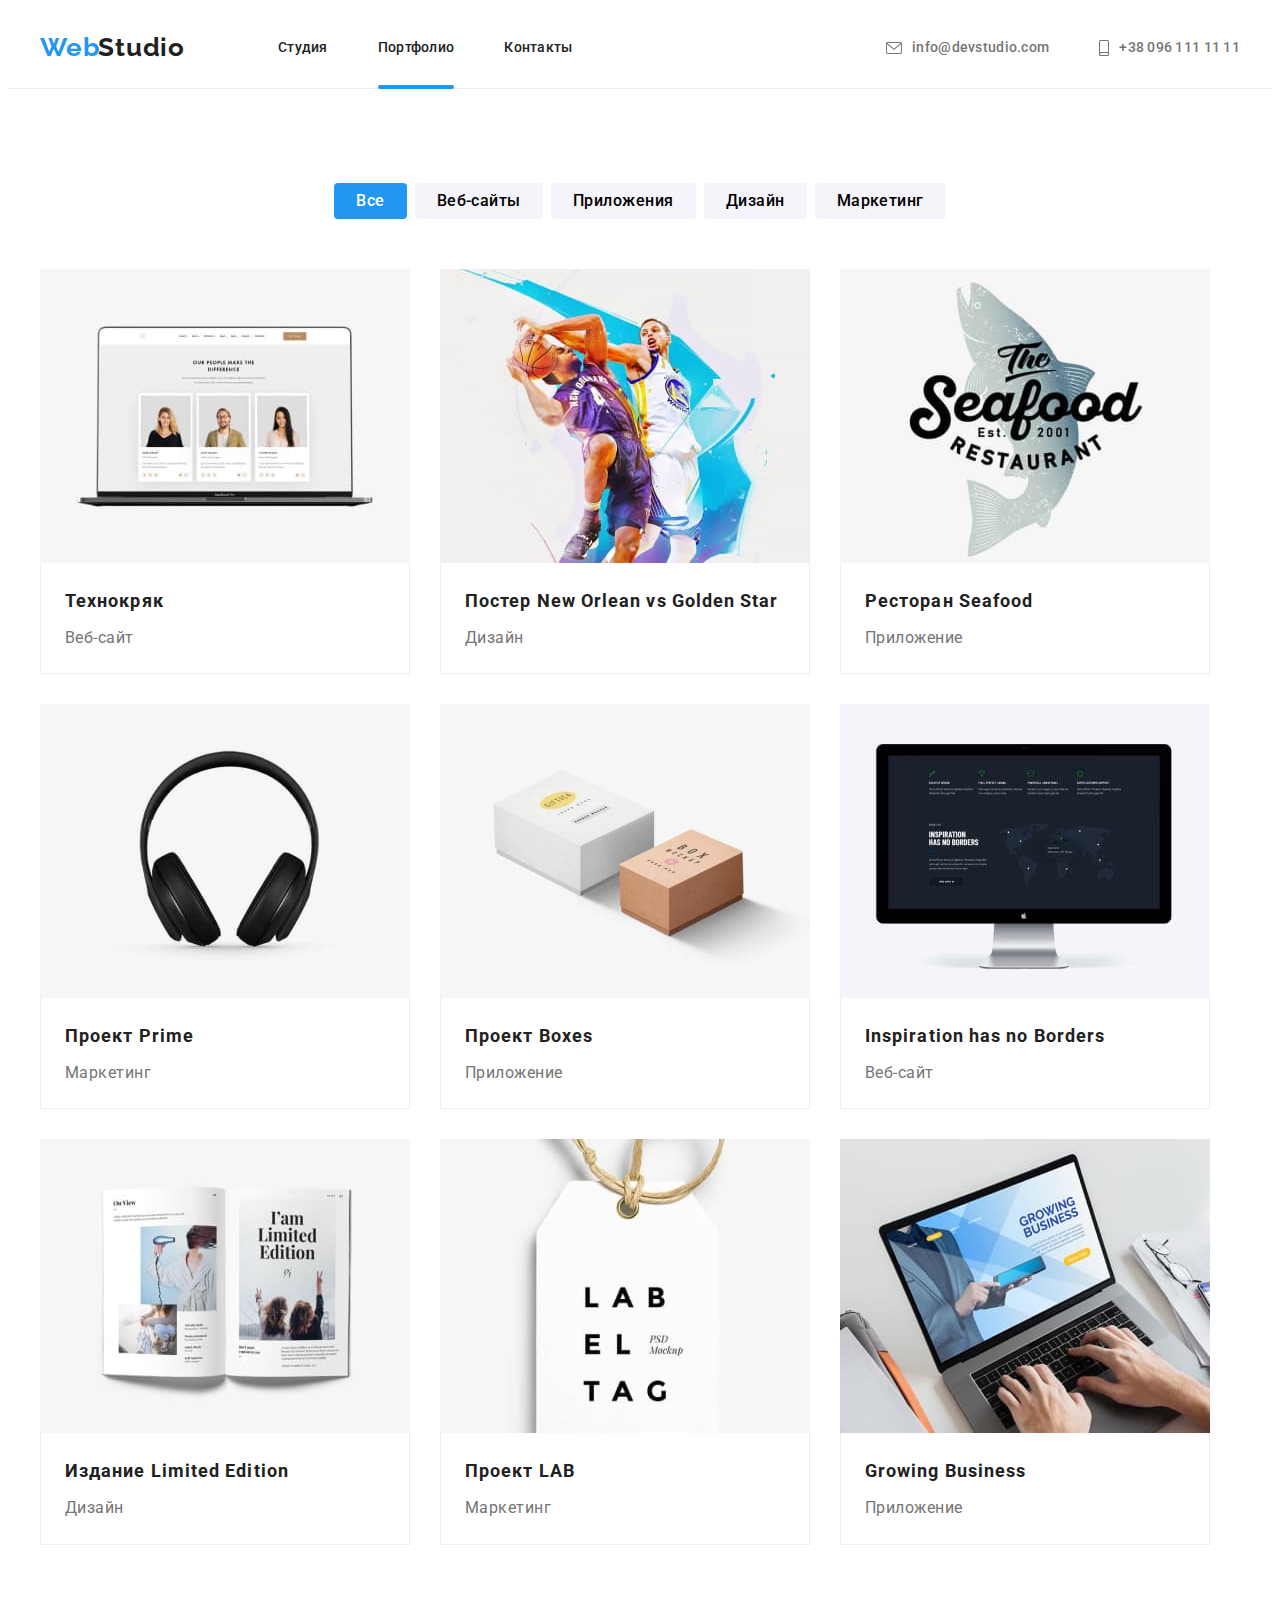
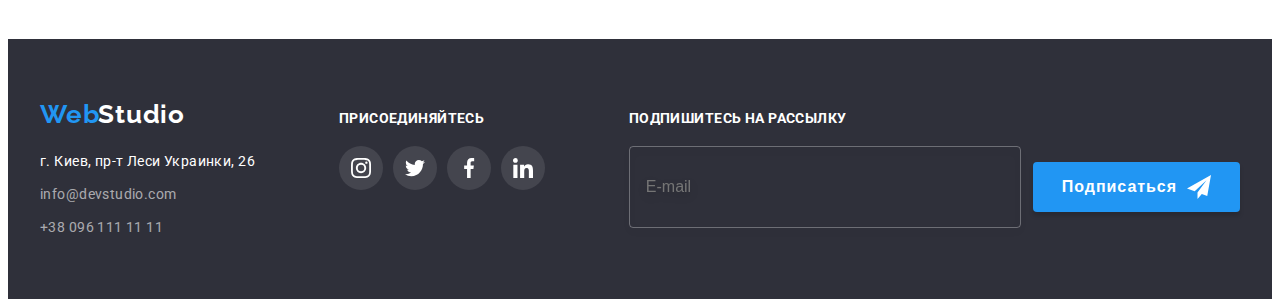
==== commit 3dc6eb95: "sass" ====
--- a/portfolio.html
+++ b/portfolio.html
@@ -18,7 +18,7 @@
 			crossorigin="anonymous"
 			referrerpolicy="no-referrer"
 		/>
-		<link rel="stylesheet" href="/./scss/main.scss" />
+		<link rel="stylesheet" href="./css/main.css" />
 		<link rel="stylesheet" href="./css/styles.css" />
 	</head>
 	<body>
--- a/css/main.css
+++ b/css/main.css
@@ -0,0 +1,982 @@
+:root {
+  /* colors */
+  --black-text-color: #212121;
+  --gray-text-color: #757575;
+  --blue-text-color: #2196f3;
+  --selection-btn-color: #188ce8;
+  --white-bgr-text-color: #ffffff;
+  --gray-icon-color: #afb1b8;
+  --secondary-bgr-color: #f5f4fa;
+  --hero-footer-bgr-color: #2f303a;
+  --footer-text-color: rgba(255, 255, 255, 0.6);
+  --work-bgr-color: rgba(47, 48, 58, 0.8);
+  --social-link-bgr-gray-color: rgba(255, 255, 255, 0.1);
+  --modal-message-placeholder-color: rgba(117, 117, 117, 0.5);
+  /* fonts */
+  --main-font: "Roboto", sans-serif;
+  --logo-font: "Raleway", sans-serif;
+}
+
+.visually-hidden {
+  position: absolute;
+  width: 1px;
+  height: 1px;
+  margin: -1px;
+  border: 0;
+  padding: 0;
+  white-space: nowrap;
+  -webkit-clip-path: inset(100%);
+          clip-path: inset(100%);
+  clip: rect(0 0 0 0);
+  overflow: hidden;
+}
+
+body {
+  background-color: var(--white-bgr-text-color);
+  font-family: var(--main-font);
+  color: var(--black-text-color);
+}
+
+h1,
+h2,
+h3,
+h4,
+h5,
+h6,
+p,
+ul {
+  margin: 0;
+  padding: 0;
+}
+
+img {
+  display: block;
+}
+
+.list {
+  list-style: none;
+}
+
+.link {
+  text-decoration: none;
+  margin: 0;
+  padding: 0;
+  -webkit-transition: color 250ms cubic-bezier(0.4, 0, 0.2, 1);
+  transition: color 250ms cubic-bezier(0.4, 0, 0.2, 1);
+}
+.link:hover, .link:focus {
+  color: var(--blue-text-color);
+}
+.link:active {
+  color: var(--selection-btn-color);
+}
+
+.section {
+  padding-top: 94px;
+  padding-bottom: 94px;
+}
+
+.container {
+  width: 1200px;
+  padding-left: 15px;
+  padding-right: 15px;
+  margin-left: auto;
+  margin-right: auto;
+}
+
+.title {
+  font-weight: 700;
+  font-size: 36px;
+  line-height: 1.7;
+  text-align: center;
+  letter-spacing: 0.03em;
+}
+
+.logo {
+  color: var(--blue-text-color);
+  font-family: var(--logo-font);
+  font-weight: 700;
+  font-size: 26px;
+  line-height: 1.2;
+  letter-spacing: 0.03em;
+  word-spacing: -0.3em;
+  margin-right: 93px;
+}
+.logo .logo__text--black {
+  color: var(--black-text-color);
+}
+.logo .logo__text--white {
+  color: var(--white-bgr-text-color);
+}
+
+.social {
+  display: -webkit-box;
+  display: -ms-flexbox;
+  display: flex;
+  -webkit-box-align: center;
+      -ms-flex-align: center;
+          align-items: center;
+  -webkit-box-pack: center;
+      -ms-flex-pack: center;
+          justify-content: center;
+  gap: 10px;
+}
+
+.social__link {
+  display: -webkit-box;
+  display: -ms-flexbox;
+  display: flex;
+  -webkit-box-align: center;
+      -ms-flex-align: center;
+          align-items: center;
+  -webkit-box-pack: center;
+      -ms-flex-pack: center;
+          justify-content: center;
+  width: 44px;
+  height: 44px;
+  border-radius: 50%;
+  -webkit-transition: background-color 250ms cubic-bezier(0.4, 0, 0.2, 1);
+  transition: background-color 250ms cubic-bezier(0.4, 0, 0.2, 1);
+}
+
+.social__link:hover,
+.social__link:focus {
+  background-color: var(--blue-text-color);
+  border-radius: 50%;
+}
+
+.social__icon {
+  fill: var(--gray-icon-color);
+  -webkit-transition: fill 250ms cubic-bezier(0.4, 0, 0.2, 1);
+  transition: fill 250ms cubic-bezier(0.4, 0, 0.2, 1);
+}
+
+.social__link--gray-bgr {
+  background-color: var(--social-link-bgr-gray-color);
+  -webkit-transition: background-color 250ms cubic-bezier(0.4, 0, 0.2, 1);
+  transition: background-color 250ms cubic-bezier(0.4, 0, 0.2, 1);
+}
+
+.social__icon--white {
+  fill: var(--white-bgr-text-color);
+  -webkit-transition: fill 250ms cubic-bezier(0.4, 0, 0.2, 1);
+  transition: fill 250ms cubic-bezier(0.4, 0, 0.2, 1);
+}
+
+.social__link:hover .social__icon,
+.social__link:focus .social__icon {
+  fill: var(--white-bgr-text-color);
+}
+
+.backdrop {
+  position: fixed;
+  top: 0;
+  left: 0;
+  width: 100%;
+  height: 100%;
+  background: rgba(0, 0, 0, 0.2);
+  opacity: 1;
+  visibility: visible;
+  pointer-events: initial;
+  -webkit-transition: opacity 250ms cubic-bezier(0.4, 0, 0.2, 1), visibility 250ms cubic-bezier(0.4, 0, 0.2, 1);
+  transition: opacity 250ms cubic-bezier(0.4, 0, 0.2, 1), visibility 250ms cubic-bezier(0.4, 0, 0.2, 1);
+}
+
+.backdrop.is-hidden {
+  opacity: 0;
+  visibility: hidden;
+  pointer-events: none;
+}
+
+.modal {
+  position: absolute;
+  top: 50%;
+  left: 50%;
+  width: 528px;
+  height: 581px;
+  opacity: 1;
+  padding: 40px;
+  background-color: var(--white-bgr-text-color);
+  -webkit-box-shadow: 0px 1px 3px rgba(0, 0, 0, 0.12), 0px 1px 1px rgba(0, 0, 0, 0.14), 0px 2px 1px rgba(0, 0, 0, 0.2);
+          box-shadow: 0px 1px 3px rgba(0, 0, 0, 0.12), 0px 1px 1px rgba(0, 0, 0, 0.14), 0px 2px 1px rgba(0, 0, 0, 0.2);
+  border-radius: 4px;
+  -webkit-transform: translate(-50%, -50%) scale(1);
+          transform: translate(-50%, -50%) scale(1);
+  -webkit-transition: opacity 250ms cubic-bezier(0.4, 0, 0.2, 1), -webkit-transform 250ms cubic-bezier(0.4, 0, 0.2, 1);
+  transition: opacity 250ms cubic-bezier(0.4, 0, 0.2, 1), -webkit-transform 250ms cubic-bezier(0.4, 0, 0.2, 1);
+  transition: transform 250ms cubic-bezier(0.4, 0, 0.2, 1), opacity 250ms cubic-bezier(0.4, 0, 0.2, 1);
+  transition: transform 250ms cubic-bezier(0.4, 0, 0.2, 1), opacity 250ms cubic-bezier(0.4, 0, 0.2, 1), -webkit-transform 250ms cubic-bezier(0.4, 0, 0.2, 1);
+}
+
+.backdrop.is-hidden .modal {
+  opacity: 0;
+  -webkit-transform: translate(-50%, -50%) scale(0.9);
+          transform: translate(-50%, -50%) scale(0.9);
+}
+
+.modal__btn-close {
+  position: absolute;
+  top: 8px;
+  right: 8px;
+  width: 30px;
+  height: 30px;
+  padding: 0;
+  border-radius: 50%;
+  background: #ffffff;
+  border: 1px solid rgba(0, 0, 0, 0.1);
+  cursor: pointer;
+  -webkit-transition: fill 250ms cubic-bezier(0.4, 0, 0.2, 1);
+  transition: fill 250ms cubic-bezier(0.4, 0, 0.2, 1);
+}
+.modal__btn-close:hover, .modal__btn-close:focus {
+  fill: var(--blue-text-color);
+}
+
+.modal__form {
+  text-align: center;
+}
+
+.modal__title {
+  display: block;
+  margin-bottom: 12px;
+  font-size: 20px;
+  line-height: 1.15;
+  text-align: center;
+  color: var(--black-text-color);
+}
+
+.modal__group {
+  margin-bottom: 20px;
+}
+
+.modal__wrap {
+  position: relative;
+  display: block;
+  margin-bottom: 10px;
+}
+.modal__wrap:last-child {
+  margin-bottom: 0;
+}
+
+.modal__description {
+  color: var(--gray-text-color);
+  font-size: 12px;
+  line-height: 1.1666666667;
+  letter-spacing: 0.01em;
+  display: block;
+  text-align: left;
+  margin-bottom: 4px;
+}
+
+.modal__icon {
+  fill: var(--black-text-color);
+  position: absolute;
+  bottom: 14px;
+  left: 15px;
+  -webkit-transition: fill 250ms cubic-bezier(0.4, 0, 0.2, 1);
+  transition: fill 250ms cubic-bezier(0.4, 0, 0.2, 1);
+}
+
+.modal__input,
+.modal__message {
+  font-size: 14px;
+  line-height: 1.1428571429;
+  letter-spacing: 0.01em;
+  width: 100%;
+  height: 40px;
+  border: 1px solid rgba(33, 33, 33, 0.2);
+  padding: 12px;
+  padding-left: 42px;
+  border-radius: 4px;
+  outline: transparent;
+  -webkit-transition: border-color 250ms cubic-bezier(0.4, 0, 0.2, 1);
+  transition: border-color 250ms cubic-bezier(0.4, 0, 0.2, 1);
+}
+.modal__input:focus, .modal__input:focus,
+.modal__message:focus,
+.modal__message:focus {
+  border-color: var(--blue-text-color);
+}
+.modal__input:focus + .modal__icon,
+.modal__message:focus + .modal__icon {
+  fill: var(--blue-text-color);
+}
+
+.modal__message {
+  resize: none;
+  height: 120px;
+  padding: 12px 16px;
+}
+.modal__message::-webkit-input-placeholder {
+  color: var(--modal-message-placeholder-color);
+}
+.modal__message::-moz-placeholder {
+  color: var(--modal-message-placeholder-color);
+}
+.modal__message:-ms-input-placeholder {
+  color: var(--modal-message-placeholder-color);
+}
+.modal__message::-ms-input-placeholder {
+  color: var(--modal-message-placeholder-color);
+}
+.modal__message::placeholder {
+  color: var(--modal-message-placeholder-color);
+}
+
+.modal__agreement {
+  display: -webkit-box;
+  display: -ms-flexbox;
+  display: flex;
+  -webkit-box-align: center;
+      -ms-flex-align: center;
+          align-items: center;
+  -webkit-box-pack: center;
+      -ms-flex-pack: center;
+          justify-content: center;
+  gap: 8px;
+  margin-bottom: 30px;
+}
+
+.modal__agreement-text {
+  color: var(--gray-text-color);
+  font-size: 14px;
+  line-height: 1.7142857143;
+  -webkit-user-select: none;
+     -moz-user-select: none;
+      -ms-user-select: none;
+          user-select: none;
+  text-underline-position: under;
+}
+
+.modal__checkbox:focus-within + .modal__checkbox-icon {
+  -webkit-box-shadow: 0 0 0 2px #212121;
+          box-shadow: 0 0 0 2px #212121;
+  border-radius: 2px;
+}
+
+.modal__link {
+  color: var(--blue-text-color);
+}
+
+.modal__checkbox:checked + .modal__checkbox-icon .modal__checkbox-icon--uncheck {
+  opacity: 0;
+}
+
+.modal__checkbox-icon--check {
+  opacity: 0;
+  -webkit-transition: opacity 250ms cubic-bezier(0.4, 0, 0.2, 1);
+  transition: opacity 250ms cubic-bezier(0.4, 0, 0.2, 1);
+}
+.modal__checkbox:checked + .modal__checkbox-icon .modal__checkbox-icon--check {
+  opacity: 1;
+}
+
+.modal__form-btn {
+  display: block;
+  background-color: var(--blue-text-color);
+  color: var(--white-bgr-text-color);
+  border: none;
+  cursor: pointer;
+  font-weight: 700;
+  font-size: 16px;
+  line-height: 1.9;
+  letter-spacing: 0.06em;
+  border-radius: 4px;
+  min-width: 200px;
+  min-height: 50px;
+  margin-left: auto;
+  margin-right: auto;
+  padding: 9px 55px;
+  -webkit-box-shadow: 0px 4px 4px rgba(0, 0, 0, 0.15);
+          box-shadow: 0px 4px 4px rgba(0, 0, 0, 0.15);
+  -webkit-transition: background-color 250ms cubic-bezier(0.4, 0, 0.2, 1);
+  transition: background-color 250ms cubic-bezier(0.4, 0, 0.2, 1);
+}
+.modal__form-btn:hover, .modal__form-btn:focus {
+  background-color: var(--selection-btn-color);
+}
+
+.header {
+  border-bottom: 1px solid #ececec;
+}
+
+.header__container {
+  display: -webkit-box;
+  display: -ms-flexbox;
+  display: flex;
+  -webkit-box-align: center;
+      -ms-flex-align: center;
+          align-items: center;
+  padding-top: 0;
+  padding-bottom: 0;
+}
+
+.current {
+  color: var(--blue-text-color);
+  position: relative;
+}
+.current::after {
+  content: "";
+  position: absolute;
+  bottom: -1px;
+  display: block;
+  width: 100%;
+  height: 4px;
+  border-radius: 2px;
+  background-color: var(--blue-text-color);
+}
+
+.nav {
+  margin-right: auto;
+}
+
+.nav__list {
+  display: -webkit-box;
+  display: -ms-flexbox;
+  display: flex;
+  gap: 50px;
+}
+
+.nav__link {
+  display: block;
+  color: var(--black-text-color);
+  font-weight: 500;
+  font-size: 14px;
+  line-height: 1.1;
+  letter-spacing: 0.02em;
+  padding-top: 32px;
+  padding-bottom: 32px;
+  -webkit-transition: color 250ms cubic-bezier(0.4, 0, 0.2, 1);
+  transition: color 250ms cubic-bezier(0.4, 0, 0.2, 1);
+}
+
+.header__list {
+  display: -webkit-box;
+  display: -ms-flexbox;
+  display: flex;
+  gap: 50px;
+}
+
+.header__contacts {
+  display: -webkit-box;
+  display: -ms-flexbox;
+  display: flex;
+  -webkit-box-pack: center;
+      -ms-flex-pack: center;
+          justify-content: center;
+  -webkit-box-align: center;
+      -ms-flex-align: center;
+          align-items: center;
+  color: var(--gray-text-color);
+  font-weight: 500;
+  font-size: 14px;
+  line-height: 1.1;
+  letter-spacing: 0.02em;
+  padding-top: 32px;
+  padding-bottom: 32px;
+  -webkit-transition: color 250ms cubic-bezier(0.4, 0, 0.2, 1);
+  transition: color 250ms cubic-bezier(0.4, 0, 0.2, 1);
+}
+
+.header__icon {
+  fill: currentColor;
+  margin-right: 10px;
+}
+.header__icon__icon:hover, .header__icon__icon:focus {
+  fill: currentColor;
+}
+
+.hero {
+  width: 1600px;
+  margin-left: auto;
+  margin-right: auto;
+  background-color: var(--hero-footer-bgr-color);
+  background-image: -webkit-gradient(linear, left top, right top, from(rgba(47, 48, 58, 0.4)), to(rgba(47, 48, 58, 0.4))), url(../images/index/hero-bgr.jpg);
+  background-image: linear-gradient(to right, rgba(47, 48, 58, 0.4), rgba(47, 48, 58, 0.4)), url(../images/index/hero-bgr.jpg);
+  background-repeat: no-repeat;
+  background-position: center;
+  padding-top: 200px;
+  padding-bottom: 200px;
+}
+
+.hero__container {
+  padding-top: 0;
+  padding-bottom: 0;
+}
+
+.hero__title {
+  color: var(--white-bgr-text-color);
+  font-weight: 900;
+  font-size: 44px;
+  line-height: 1.4;
+  text-align: center;
+  letter-spacing: 0.06em;
+  text-transform: uppercase;
+  width: 696px;
+  margin-bottom: 30px;
+  margin-left: auto;
+  margin-right: auto;
+}
+
+.hero__btn {
+  display: block;
+  background-color: var(--blue-text-color);
+  color: var(--white-bgr-text-color);
+  border: none;
+  cursor: pointer;
+  font-weight: 700;
+  font-size: 16px;
+  line-height: 1.9;
+  letter-spacing: 0.06em;
+  border-radius: 4px;
+  min-width: 200px;
+  min-height: 50px;
+  margin-left: auto;
+  margin-right: auto;
+  padding: 9px 31px;
+  -webkit-transition: background-color 250ms cubic-bezier(0.4, 0, 0.2, 1);
+  transition: background-color 250ms cubic-bezier(0.4, 0, 0.2, 1);
+}
+.hero__btn:hover, .hero__btn:focus {
+  background-color: var(--selection-btn-color);
+}
+
+.abbout__list {
+  display: -webkit-box;
+  display: -ms-flexbox;
+  display: flex;
+  gap: 30px;
+}
+.abbout__list__item {
+  width: 270px;
+}
+
+.abbout__elem {
+  margin-bottom: 30px;
+  display: -webkit-box;
+  display: -ms-flexbox;
+  display: flex;
+  -webkit-box-align: center;
+      -ms-flex-align: center;
+          align-items: center;
+  -webkit-box-pack: center;
+      -ms-flex-pack: center;
+          justify-content: center;
+  width: 270px;
+  height: 120px;
+  background: var(--secondary-bgr-color);
+  border-radius: 4px;
+}
+
+.abbout__title {
+  color: var(--black-text-color);
+  font-weight: 700;
+  font-size: 14px;
+  line-height: 1.1;
+  letter-spacing: 0.03em;
+  text-transform: uppercase;
+  margin-bottom: 10px;
+}
+
+.abbout__text {
+  color: var(--gray-text-color);
+  font-size: 14px;
+  line-height: 1.7;
+  letter-spacing: 0.03em;
+  width: 270px;
+}
+
+.work {
+  padding-top: 0;
+}
+
+.work__title {
+  margin-bottom: 50px;
+}
+
+.work__list {
+  display: -webkit-box;
+  display: -ms-flexbox;
+  display: flex;
+  gap: 30px;
+}
+
+.work__item {
+  position: relative;
+  display: -webkit-box;
+  display: -ms-flexbox;
+  display: flex;
+  width: 370px;
+}
+
+.work__box--text-position {
+  display: -webkit-box;
+  display: -ms-flexbox;
+  display: flex;
+  -webkit-box-align: center;
+      -ms-flex-align: center;
+          align-items: center;
+  -webkit-box-pack: center;
+      -ms-flex-pack: center;
+          justify-content: center;
+  position: absolute;
+  bottom: 0;
+  width: 370px;
+  height: 70px;
+  background-color: var(--work-bgr-color);
+}
+
+.work__text {
+  font-weight: 700;
+  font-size: 14px;
+  line-height: 1.1428571429;
+  text-transform: uppercase;
+  color: var(--white-bgr-text-color);
+  cursor: default;
+}
+
+.team {
+  background-color: var(--secondary-bgr-color);
+}
+
+.team__title {
+  margin-bottom: 50px;
+}
+
+.team__list {
+  display: -webkit-box;
+  display: -ms-flexbox;
+  display: flex;
+  gap: 30px;
+}
+
+.team__item {
+  background: var(--white-bgr-text-color);
+  border-radius: 0px 0px 4px 4px;
+  -webkit-box-shadow: 0px 1px 3px rgba(0, 0, 0, 0.12), 0px 1px 1px rgba(0, 0, 0, 0.14), 0px 2px 1px rgba(0, 0, 0, 0.2);
+          box-shadow: 0px 1px 3px rgba(0, 0, 0, 0.12), 0px 1px 1px rgba(0, 0, 0, 0.14), 0px 2px 1px rgba(0, 0, 0, 0.2);
+  width: 270px;
+}
+
+.team__name-wrapper {
+  padding-top: 30px;
+  padding-bottom: 30px;
+  padding-left: 5px;
+  padding-right: 5px;
+}
+
+.team__name {
+  color: var(--black-text-color);
+  font-weight: 500;
+  font-size: 16px;
+  line-height: 1.9;
+  text-align: center;
+  letter-spacing: 0.03em;
+  margin-bottom: 10px;
+}
+
+.team__job {
+  color: var(--gray-text-color);
+  font-size: 16px;
+  line-height: 1.1875;
+  text-align: center;
+  letter-spacing: 0.03em;
+  margin-bottom: 16px;
+}
+
+.customers__title {
+  margin-bottom: 50px;
+}
+
+.customers__list {
+  display: -webkit-box;
+  display: -ms-flexbox;
+  display: flex;
+  -webkit-box-align: center;
+      -ms-flex-align: center;
+          align-items: center;
+  -webkit-box-pack: center;
+      -ms-flex-pack: center;
+          justify-content: center;
+  gap: 30px;
+}
+
+.customers__link {
+  border: 1px solid var(--gray-icon-color);
+  border-radius: 4px;
+  width: 170px;
+  height: 92px;
+  display: -webkit-box;
+  display: -ms-flexbox;
+  display: flex;
+  -webkit-box-pack: center;
+      -ms-flex-pack: center;
+          justify-content: center;
+  -webkit-box-align: center;
+      -ms-flex-align: center;
+          align-items: center;
+  -webkit-transition: border 250ms cubic-bezier(0.4, 0, 0.2, 1);
+  transition: border 250ms cubic-bezier(0.4, 0, 0.2, 1);
+}
+.customers__link:hover, .customers__link:focus {
+  border: 1px solid var(--blue-text-color);
+  border-radius: 4px;
+}
+
+.customers__icon {
+  fill: var(--gray-icon-color);
+  -webkit-transition: fill 250ms cubic-bezier(0.4, 0, 0.2, 1);
+  transition: fill 250ms cubic-bezier(0.4, 0, 0.2, 1);
+}
+.customers__icon:hover, .customers__icon:focus {
+  fill: var(--blue-text-color);
+}
+
+.footer {
+  background-color: var(--hero-footer-bgr-color);
+  padding-top: 60px;
+  padding-bottom: 60px;
+}
+
+.footer__container {
+  display: -webkit-box;
+  display: -ms-flexbox;
+  display: flex;
+  -webkit-box-pack: justify;
+      -ms-flex-pack: justify;
+          justify-content: space-between;
+  -webkit-box-align: baseline;
+      -ms-flex-align: baseline;
+          align-items: baseline;
+  gap: 70px;
+  padding-top: 0;
+  padding-bottom: 0;
+}
+
+.footer__logo--position {
+  display: inline-block;
+  margin-right: 0;
+  margin-bottom: 20px;
+}
+
+.footer__address {
+  font-style: normal;
+}
+
+.footer__link {
+  margin-bottom: 9px;
+}
+
+.footer__link:nth-last-child(1) {
+  margin-bottom: 0;
+}
+
+.footer__geolocation {
+  color: var(--white-bgr-text-color);
+  font-size: 14px;
+  line-height: 1.7;
+  letter-spacing: 0.03em;
+}
+
+.footer__contacts {
+  color: var(--footer-text-color);
+  font-size: 14px;
+  line-height: 1.7;
+  letter-spacing: 0.03em;
+}
+
+.footer__title {
+  text-align: left;
+  color: var(--white-bgr-text-color);
+  font-size: 14px;
+  line-height: 1.1428571429;
+  text-transform: uppercase;
+  margin-bottom: 20px;
+}
+
+.footer__form {
+  display: -webkit-box;
+  display: -ms-flexbox;
+  display: flex;
+  -webkit-box-align: center;
+      -ms-flex-align: center;
+          align-items: center;
+  -webkit-box-pack: center;
+      -ms-flex-pack: center;
+          justify-content: center;
+  gap: 12px;
+}
+
+.footer__input {
+  width: 358px;
+  height: 50px;
+  font-size: 16px;
+  line-height: 1.25;
+  color: var(--footer-text-color);
+  background-color: transparent;
+  border: 1px solid rgba(255, 255, 255, 0.3);
+  -webkit-filter: drop-shadow(0px 4px 4px rgba(0, 0, 0, 0.15));
+          filter: drop-shadow(0px 4px 4px rgba(0, 0, 0, 0.15));
+  border-radius: 4px;
+  padding: 15px 16px;
+  outline: transparent;
+}
+
+.footer__btn {
+  display: -webkit-box;
+  display: -ms-flexbox;
+  display: flex;
+  -webkit-box-pack: center;
+      -ms-flex-pack: center;
+          justify-content: center;
+  -webkit-box-align: center;
+      -ms-flex-align: center;
+          align-items: center;
+  gap: 10px;
+  min-width: 200px;
+  min-height: 50px;
+  padding: 10px 29px;
+  background-color: var(--blue-text-color);
+  color: var(--white-bgr-text-color);
+  fill: var(--white-bgr-text-color);
+  border: none;
+  cursor: pointer;
+  font-weight: 700;
+  font-size: 16px;
+  line-height: 1.875;
+  letter-spacing: 0.06em;
+  border-radius: 4px;
+  -webkit-box-shadow: 0px 4px 4px rgba(0, 0, 0, 0.15);
+          box-shadow: 0px 4px 4px rgba(0, 0, 0, 0.15);
+  -webkit-transition: background-color 250ms cubic-bezier(0.4, 0, 0.2, 1);
+  transition: background-color 250ms cubic-bezier(0.4, 0, 0.2, 1);
+}
+.footer__btn:hover, .footer__btn:focus {
+  background-color: var(--selection-btn-color);
+}
+
+.portfolio__filter {
+  display: -webkit-box;
+  display: -ms-flexbox;
+  display: flex;
+  -webkit-box-pack: center;
+      -ms-flex-pack: center;
+          justify-content: center;
+  gap: 8px;
+  margin-bottom: 50px;
+}
+
+.portfolio__btn {
+  cursor: pointer;
+  font-family: var(--main-font);
+  font-weight: 500;
+  font-size: 16px;
+  line-height: 1.6;
+  text-align: center;
+  letter-spacing: 0.03em;
+  background-color: var(--secondary-bgr-color);
+  padding: 5px 22px;
+  border-radius: 4px;
+  border: none;
+  -webkit-transition: background-color 250ms cubic-bezier(0.4, 0, 0.2, 1), color 250ms cubic-bezier(0.4, 0, 0.2, 1), -webkit-box-shadow 250ms cubic-bezier(0.4, 0, 0.2, 1);
+  transition: background-color 250ms cubic-bezier(0.4, 0, 0.2, 1), color 250ms cubic-bezier(0.4, 0, 0.2, 1), -webkit-box-shadow 250ms cubic-bezier(0.4, 0, 0.2, 1);
+  transition: background-color 250ms cubic-bezier(0.4, 0, 0.2, 1), color 250ms cubic-bezier(0.4, 0, 0.2, 1), box-shadow 250ms cubic-bezier(0.4, 0, 0.2, 1);
+  transition: background-color 250ms cubic-bezier(0.4, 0, 0.2, 1), color 250ms cubic-bezier(0.4, 0, 0.2, 1), box-shadow 250ms cubic-bezier(0.4, 0, 0.2, 1), -webkit-box-shadow 250ms cubic-bezier(0.4, 0, 0.2, 1);
+}
+.portfolio__btn:hover, .portfolio__btn:focus {
+  background-color: var(--selection-btn-color);
+  color: var(--white-bgr-text-color);
+  -webkit-box-shadow: 0px 3px 1px rgba(0, 0, 0, 0.1), 0px 1px 2px rgba(0, 0, 0, 0.08), 0px 2px 2px rgba(0, 0, 0, 0.12);
+          box-shadow: 0px 3px 1px rgba(0, 0, 0, 0.1), 0px 1px 2px rgba(0, 0, 0, 0.08), 0px 2px 2px rgba(0, 0, 0, 0.12);
+}
+
+.current-btn {
+  background-color: var(--blue-text-color);
+  color: var(--white-bgr-text-color);
+}
+
+.portfolio__list {
+  display: -webkit-box;
+  display: -ms-flexbox;
+  display: flex;
+  -ms-flex-wrap: wrap;
+      flex-wrap: wrap;
+  gap: 30px;
+}
+
+.portfolio__link {
+  display: block;
+  -webkit-transition: -webkit-box-shadow 250ms cubic-bezier(0.4, 0, 0.2, 1);
+  transition: -webkit-box-shadow 250ms cubic-bezier(0.4, 0, 0.2, 1);
+  transition: box-shadow 250ms cubic-bezier(0.4, 0, 0.2, 1);
+  transition: box-shadow 250ms cubic-bezier(0.4, 0, 0.2, 1), -webkit-box-shadow 250ms cubic-bezier(0.4, 0, 0.2, 1);
+}
+.portfolio__link:hover, .portfolio__link:focus {
+  -webkit-box-shadow: 0px 1px 1px rgba(0, 0, 0, 0.12), 0px 4px 4px rgba(0, 0, 0, 0.06), 1px 4px 6px rgba(0, 0, 0, 0.16);
+          box-shadow: 0px 1px 1px rgba(0, 0, 0, 0.12), 0px 4px 4px rgba(0, 0, 0, 0.06), 1px 4px 6px rgba(0, 0, 0, 0.16);
+}
+.portfolio__link:hover:hover .portfilio__overlay, .portfolio__link:focus:hover .portfilio__overlay {
+  -webkit-transform: translateY(0);
+          transform: translateY(0);
+}
+
+.portrolio__wrapper {
+  padding: 20px 24px;
+  border: 1px solid #eeeeee;
+  border-top: none;
+}
+
+.portfolio__subtitle {
+  color: var(--black-text-color);
+  font-weight: 700;
+  font-size: 18px;
+  line-height: 2;
+  letter-spacing: 0.06em;
+  margin-bottom: 4px;
+}
+
+.portfolio__text {
+  color: var(--gray-text-color);
+  font-size: 16px;
+  line-height: 1.9;
+  letter-spacing: 0.03em;
+}
+
+.portfilio__card {
+  position: relative;
+  overflow: hidden;
+}
+
+.portfilio__overlay {
+  position: absolute;
+  top: 0;
+  left: 0;
+  -webkit-transform: translateY(100%);
+          transform: translateY(100%);
+  width: 100%;
+  height: 100%;
+  padding: 63px 24px;
+  display: -webkit-box;
+  display: -ms-flexbox;
+  display: flex;
+  -webkit-box-align: center;
+      -ms-flex-align: center;
+          align-items: center;
+  -webkit-box-pack: center;
+      -ms-flex-pack: center;
+          justify-content: center;
+  background: rgba(33, 150, 243, 0.9);
+  -webkit-transition: -webkit-transform 250ms cubic-bezier(0.4, 0, 0.2, 1);
+  transition: -webkit-transform 250ms cubic-bezier(0.4, 0, 0.2, 1);
+  transition: transform 250ms cubic-bezier(0.4, 0, 0.2, 1);
+  transition: transform 250ms cubic-bezier(0.4, 0, 0.2, 1), -webkit-transform 250ms cubic-bezier(0.4, 0, 0.2, 1);
+}
+
+.portfilio__description {
+  font-family: var(--main-font);
+  font-size: 18px;
+  line-height: 1.5555555556;
+  letter-spacing: 0.03em;
+  text-align: left;
+  color: var(--white-bgr-text-color);
+}/*# sourceMappingURL=main.css.map */--- a/css/styles.css
+++ b/css/styles.css
@@ -1,6 +1,5 @@
-/*  "Roboto", sans-serif;
-	"Raleway", sans-serif; */
-:root {
+/* :root {
+	/* colors */
 	--black-text-color: #212121;
 	--gray-text-color: #757575;
 	--blue-text-color: #2196f3;
@@ -11,14 +10,19 @@
 	--hero-footer-bgr-color: #2f303a;
 	--footer-text-color: rgba(255, 255, 255, 0.6);
 	--work-bgr-color: rgba(47, 48, 58, 0.8);
-}
-body {
+	--social-link-bgr-gray-color: rgba(255, 255, 255, 0.1);
+	--modal-message-placeholder-color: rgba(117, 117, 117, 0.5);
+	/* fonts */
+	--main-font: "Roboto", sans-serif;
+	--logo-font: "Raleway", sans-serif;} */
+
+/* body {
 	background-color: var(--white-bgr-text-color);
-	font-family: "Roboto", sans-serif;
+	font-family: var(--main-font);
 	color: var(--black-text-color);
-}
+} */
 /* reset */
-h1,
+/* h1,
 h2,
 h3,
 h4,
@@ -49,10 +53,10 @@
 }
 .link:active {
 	color: var(--selection-btn-color);
-}
-
-/*  */
-.visually-hidden {
+} */
+
+/*  */
+/* .visually-hidden {
 	position: absolute;
 	width: 1px;
 	height: 1px;
@@ -64,32 +68,32 @@
 	clip-path: inset(100%);
 	clip: rect(0 0 0 0);
 	overflow: hidden;
-}
+} */
 /*  */
 /* base styles */
-.section {
+/* .section {
 	padding-top: 94px;
 	padding-bottom: 94px;
-}
-.container {
+} */
+/* .container {
 	width: 1200px;
 	padding-left: 15px;
 	padding-right: 15px;
 	margin-left: auto;
 	margin-right: auto;
-}
+} */
 
 /* h2 title */
-.title {
+/* .title {
 	font-weight: 700;
 	font-size: 36px;
 	line-height: 1.7;
 	text-align: center;
 	letter-spacing: 0.03em;
-}
+} */
 /*  */
 /* header */
-.header {
+/* .header {
 	border-bottom: 1px solid #ececec;
 }
 .header__container {
@@ -97,10 +101,10 @@
 	align-items: center;
 	padding-top: 0;
 	padding-bottom: 0;
-}
-
-/*  */
-.current {
+} */
+
+/*  */
+/* .current {
 	color: var(--blue-text-color);
 	position: relative;
 }
@@ -115,12 +119,12 @@
 
 	border-radius: 2px;
 	background-color: var(--blue-text-color);
-}
-
-/*  */
-.logo {
+} */
+
+/*  */
+/* .logo {
 	color: var(--blue-text-color);
-	font-family: "Raleway", sans-serif;
+	font-family: var(--logo-font);
 	font-weight: 700;
 	font-size: 26px;
 	line-height: 1.2;
@@ -130,14 +134,14 @@
 	margin-right: 93px;
 }
 .logo__text--black {
-	color: #000000;
+	color: var(--black-text-color);
 }
 .logo__text--white {
 	color: var(--white-bgr-text-color);
-}
-
-/*  */
-.nav {
+} */
+
+/*  */
+/* .nav {
 	margin-right: auto;
 }
 
@@ -157,15 +161,15 @@
 	padding-bottom: 32px;
 
 	transition: color 250ms cubic-bezier(0.4, 0, 0.2, 1);
-}
-
-/*  */
-.header__list {
+} */
+
+/*  */
+/* .header__list {
 	display: flex;
 
 	gap: 50px;
-}
-.header__contacts {
+} */
+/* .header__contacts {
 	display: flex;
 	justify-content: center;
 	align-items: center;
@@ -180,20 +184,20 @@
 	padding-bottom: 32px;
 
 	transition: color 250ms cubic-bezier(0.4, 0, 0.2, 1);
-}
-.header__icon {
+} */
+/* .header__icon {
 	fill: currentColor;
 	margin-right: 10px;
 }
 .header__icon:hover,
 .header__icon:focus {
 	fill: currentColor;
-}
+} */
 
 /*  */
 
 /* hero */
-.hero {
+/* .hero {
 	width: 1600px;
 	margin-left: auto;
 	margin-right: auto;
@@ -247,10 +251,10 @@
 .hero__btn:hover,
 .hero__btn:focus {
 	background-color: var(--selection-btn-color);
-}
+} */
 
 /* abbout */
-.abbout__list {
+/* .abbout__list {
 	display: flex;
 	gap: 30px;
 }
@@ -285,10 +289,10 @@
 	letter-spacing: 0.03em;
 
 	width: 270px;
-}
+} */
 
 /* work */
-.work {
+/* .work {
 	padding-top: 0;
 }
 
@@ -322,10 +326,10 @@
 	text-transform: uppercase;
 	color: var(--white-bgr-text-color);
 	cursor: default;
-}
+} */
 
 /* team section*/
-.team {
+/* .team {
 	background-color: var(--secondary-bgr-color);
 }
 .team__title {
@@ -367,10 +371,10 @@
 	letter-spacing: 0.03em;
 
 	margin-bottom: 16px;
-}
-
-/*  */
-.social {
+} */
+
+/*  */
+/* .social {
 	display: flex;
 	align-items: center;
 	justify-content: center;
@@ -398,7 +402,7 @@
 }
 
 .social__link--gray-bgr {
-	background-color: rgba(255, 255, 255, 0.1);
+	background-color: var(--social-link-bgr-gray-color);
 	transition: background-color 250ms cubic-bezier(0.4, 0, 0.2, 1);
 }
 .social__icon--white {
@@ -408,10 +412,10 @@
 .social__link:hover .social__icon,
 .social__link:focus .social__icon {
 	fill: var(--white-bgr-text-color);
-}
+} */
 
 /* customers section */
-.customers__title {
+/* .customers__title {
 	margin-bottom: 50px;
 }
 .customers__list {
@@ -444,10 +448,10 @@
 .customers__link:hover .customers__icon,
 .customers__link:focus .customers__icon {
 	fill: var(--blue-text-color);
-}
+} */
 
 /* footer */
-.footer {
+/* .footer {
 	background-color: var(--hero-footer-bgr-color);
 	padding-top: 60px;
 	padding-bottom: 60px;
@@ -467,7 +471,7 @@
 }
 
 /*  */
-.footer__address {
+/* .footer__address {
 	font-style: normal;
 }
 .footer__link {
@@ -490,17 +494,17 @@
 }
 /*  */
 
-.footer__title {
+/* .footer__title {
 	text-align: left;
 	color: var(--white-bgr-text-color);
 	font-size: 14px;
 	line-height: calc(16 / 14);
 	text-transform: uppercase;
 	margin-bottom: 20px;
-}
-
-/*  */
-.footer__form {
+} */
+
+/*  */
+/* .footer__form {
 	display: flex;
 	align-items: center;
 	justify-content: center;
@@ -514,7 +518,7 @@
 	font-size: 16px;
 	line-height: calc(20 / 16);
 
-	color: rgba(255, 255, 255, 0.6);
+	color: var(--footer-text-color);
 
 	background-color: transparent;
 	border: 1px solid rgba(255, 255, 255, 0.3);
@@ -554,23 +558,23 @@
 .footer__btn:hover,
 .footer__btn:focus {
 	background-color: var(--selection-btn-color);
-}
+} */ 
 
 /**
   |============================
   | portfolio.html
   |============================
 */
-.portfolio__filter {
+/* .portfolio__filter {
 	display: flex;
 	justify-content: center;
 	gap: 8px;
 	margin-bottom: 50px;
 }
 /* filter button */
-.portfolio__btn {
+/* .portfolio__btn {
 	cursor: pointer;
-	font-family: "Roboto";
+	font-family: var(--main-font);
 	font-weight: 500;
 	font-size: 16px;
 	line-height: 1.6;
@@ -594,10 +598,10 @@
 .current-btn {
 	background-color: var(--blue-text-color);
 	color: var(--white-bgr-text-color);
-}
+} */ */
 
 /* portfolio list */
-.portfolio__list {
+/* .portfolio__list {
 	display: flex;
 	flex-wrap: wrap;
 	gap: 30px;
@@ -630,10 +634,10 @@
 	font-size: 16px;
 	line-height: 1.9;
 	letter-spacing: 0.03em;
-}
-
-/*  */
-.portfilio__card {
+} */
+
+/*  */
+/* .portfilio__card {
 	position: relative;
 	overflow: hidden;
 }
@@ -661,20 +665,20 @@
 	transform: translateY(0);
 }
 .portfilio__description {
-	font-family: "Roboto";
+	font-family: var(--main-font);
 	font-size: 18px;
 	line-height: calc(28 / 18);
 	letter-spacing: 0.03em;
 	text-align: left;
 
-	color: #ffffff;
-}
+	color: var(--white-bgr-text-color);
+} */
 /**
   |============================
   | modal
   |============================
 */
-.backdrop {
+/* .backdrop {
 	position: fixed;
 	top: 0;
 	left: 0;
@@ -695,10 +699,10 @@
 	opacity: 0;
 	visibility: hidden;
 	pointer-events: none;
-}
+} */
 
 /* modal */
-.modal {
+/* .modal {
 	position: absolute;
 	top: 50%;
 	left: 50%;
@@ -741,14 +745,14 @@
 .modal__btn-close:hover,
 .modal__btn-close:focus {
 	fill: var(--blue-text-color);
-}
+} */
 
 /**
   |============================
   | modal-form
   |============================
 */
-.modal__form {
+/* .modal__form {
 	text-align: center;
 }
 .modal__title {
@@ -813,7 +817,7 @@
 	border-color: var(--blue-text-color);
 }
 .modal__message::placeholder {
-	color: rgba(117, 117, 117, 0.5);
+	color: var(--modal-message-placeholder-color);
 }
 .modal__message {
 	resize: none;
@@ -884,4 +888,4 @@
 .modal__form-btn:hover,
 .modal__form-btn:focus {
 	background-color: var(--selection-btn-color);
-}
+} */
